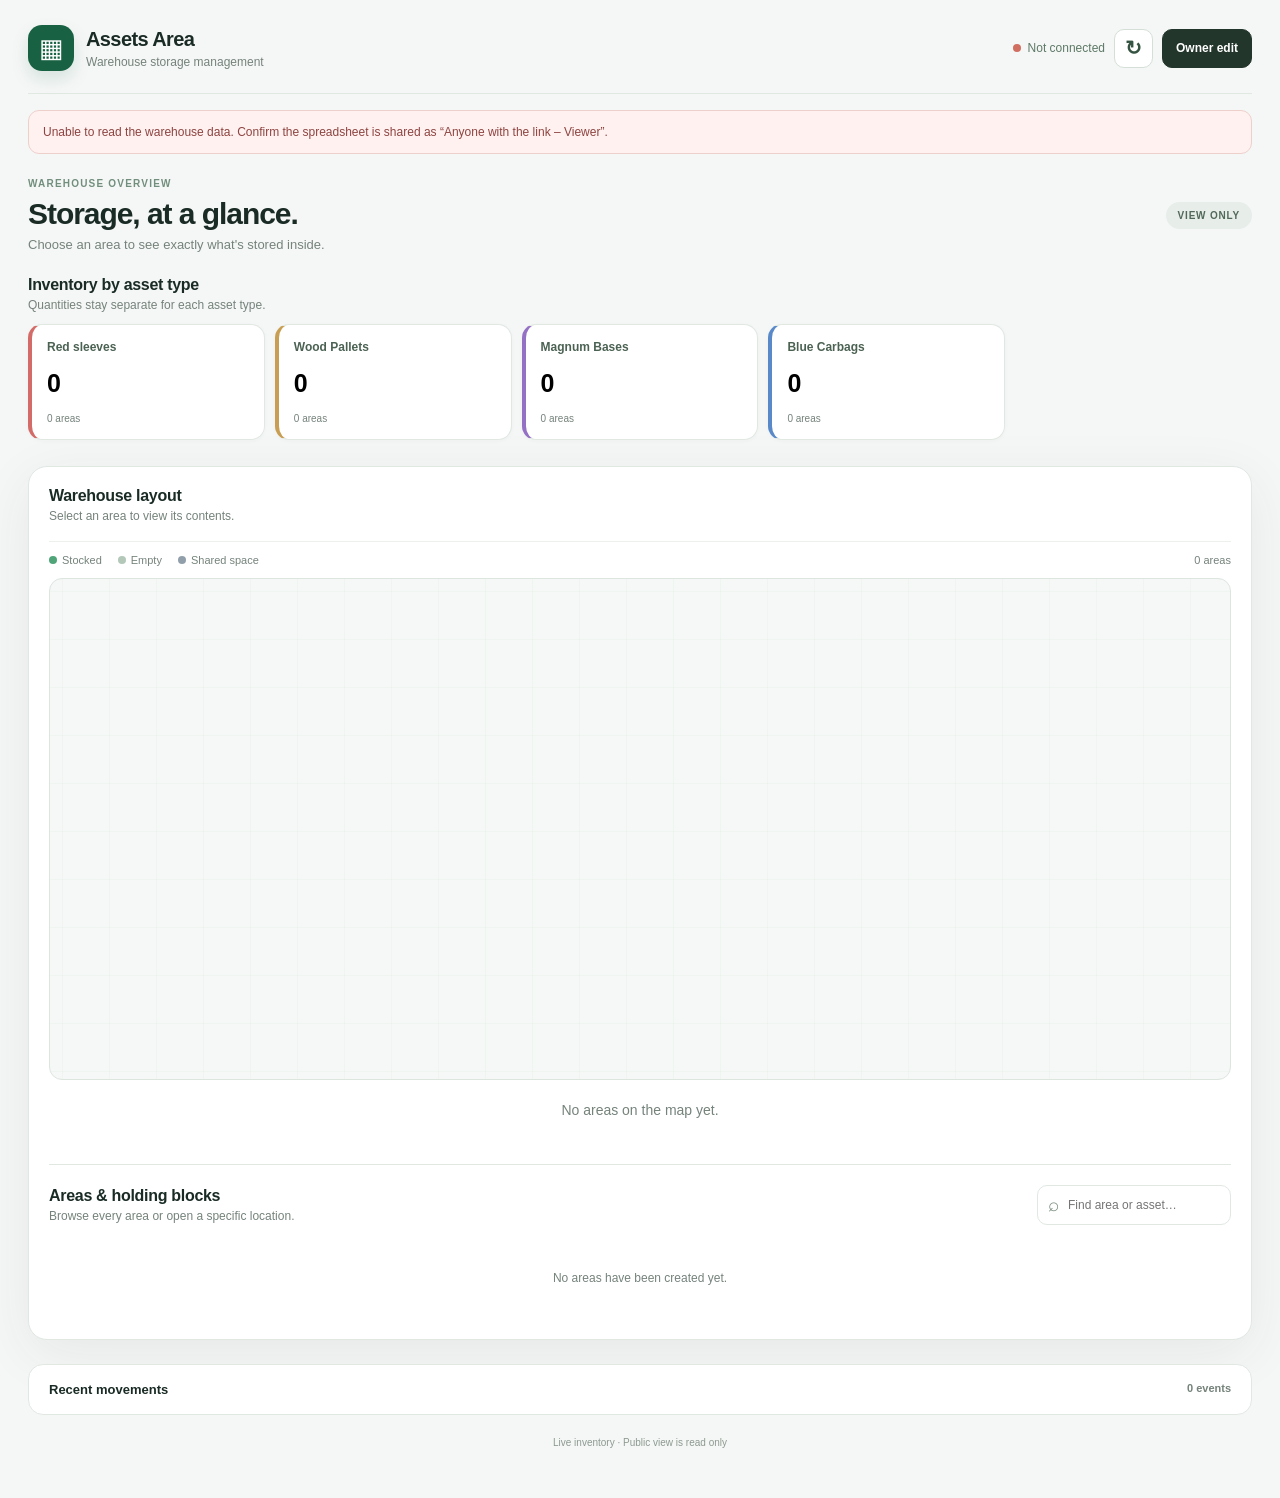
==== index.html @ f7acb1c9 "Add files via upload" ====
<!doctype html>
<html lang="en">
<head>
  <meta charset="utf-8">
  <meta name="viewport" content="width=device-width,initial-scale=1,viewport-fit=cover">
  <meta name="theme-color" content="#f4f7f5">
  <meta name="description" content="Live warehouse storage map and area inventory">
  <title>Warehouse | Assets Area</title>
  <link rel="stylesheet" href="styles.css">
  <script defer src="config.js"></script>
  <script defer src="app.js"></script>
  <script async defer src="https://accounts.google.com/gsi/client" onload="window.warehouseGisReady?.()"></script>
</head>
<body>
<div class="shell">
  <header class="header">
    <div class="brand"><div class="logo" aria-hidden="true">▦</div><div><h1>Assets Area</h1><p>Warehouse storage management</p></div></div>
    <div class="header-actions"><div class="connection" id="connection"><i></i><span id="connectionText">Connecting…</span></div><button class="btn icon-only" id="refresh" title="Refresh data" aria-label="Refresh data">↻</button><button class="btn btn-dark" id="ownerButton">Owner edit</button></div>
  </header>
  <div id="notice" class="notice hidden" role="alert"></div>
  <section class="intro"><div><div class="eyebrow">WAREHOUSE OVERVIEW</div><h2>Storage, at a glance.</h2><p>Choose an area to see exactly what's stored inside.</p></div><div class="mode-pill" id="modePill">VIEW ONLY</div></section>
  <section class="summary-section" aria-labelledby="summaryTitle"><div class="section-top"><div><h3 id="summaryTitle">Inventory by asset type</h3><p>Quantities stay separate for each asset type.</p></div><button class="link-button hidden" id="clearFilter">Clear filter</button></div><div id="summary" class="summary-grid"></div></section>
  <section class="workspace" aria-labelledby="mapTitle">
    <div class="section-top workspace-top"><div><h3 id="mapTitle">Warehouse layout</h3><p id="mapDescription">Select a marked area to view its contents.</p></div><div class="toolbar"><button class="btn hidden" id="setupButton">Activate warehouse layout</button><button class="btn hidden" id="designButton">Design layout</button><button class="btn btn-green hidden" id="addAreaButton">+ New area</button></div></div>
    <div class="map-toolbar"><div class="map-legend"><span><i class="dot occupied-dot"></i> Stocked</span><span><i class="dot empty-dot"></i> Empty</span><span><i class="dot special-dot"></i> Shared space</span></div><div class="map-zoom" id="mapCount"></div></div>
    <div class="designer-hint hidden" id="designerHint">Drag an area to move it. Use the bottom-right handle to resize. Select an area to edit its details.</div>
    <div class="board-scroll" id="boardScroll"><div id="board" class="warehouse-board" role="group" aria-label="Warehouse layout"></div></div>
    <div id="boardEmpty" class="empty-state hidden">No areas on the map yet.</div>
    <div class="section-top areas-heading"><div><h3>Areas &amp; holding blocks</h3><p>Browse every area or open a specific location.</p></div><label class="search-box"><span aria-hidden="true">⌕</span><input id="search" placeholder="Find area or asset…" autocomplete="off" aria-label="Search areas"></label></div>
    <div id="areaList" class="area-list"></div>
  </section>
  <details class="activity" id="activity"><summary><span>Recent movements</span><span id="activityCount">0 events</span></summary><div id="activityList"></div></details>
  <footer class="footer">Live inventory · Public view is read only</footer>
</div>
<div class="overlay" id="detailsOverlay" aria-hidden="true"><section class="drawer" role="dialog" aria-modal="true" aria-labelledby="areaTitle"><div class="drawer-head"><div><div class="eyebrow" id="areaType">HOLDING AREA</div><h2 id="areaTitle">Area</h2><p id="areaSubtitle">Area contents</p></div><button class="close" id="closeDetails" aria-label="Close area">×</button></div>
  <div class="area-meta" id="areaMeta"></div>
  <div class="drawer-section-header"><h3>Contents</h3><span id="areaItemCount"></span></div>
  <div id="contents" class="contents"></div>
  <div class="area-link"><button class="btn" id="copyLink">⧉ Copy area link</button><span id="linkStatus" role="status"></span></div>
  <div id="ownerStockPanel" class="owner-panel hidden"><div class="divider"></div><h3>Update stock</h3><div class="tabs"><button type="button" class="selected" data-action="add">+ Add</button><button type="button" data-action="remove">− Remove</button></div>
    <form id="stockForm"><label class="field"><span>Asset type</span><select id="itemType" required><option value="">Choose an asset</option><option>Red sleeves</option><option>Wood Pallets</option><option>Magnum Bases</option><option>Blue Carbags</option><option value="__other__">Other / custom</option></select></label><label id="customWrap" class="field hidden"><span>Custom asset type</span><input id="customItem" maxlength="90" placeholder="Asset type"></label><label class="field"><span>Quantity</span><input id="stockQty" type="number" min="1" max="99999999" step="1" inputmode="numeric" value="1" required></label><div id="stockError" class="form-error hidden" role="alert"></div><button class="btn btn-green full" type="submit" id="saveStock">Add to area</button></form>
    <div id="transferPanel" class="transfer-panel"><label class="field"><span>Move all contents to</span><select id="transferTo" aria-label="Destination area"><option value="">Choose destination area</option></select></label><button type="button" class="btn full" id="transferButton">Transfer all items</button></div><button class="btn btn-danger full clear-area" type="button" id="clearArea">Empty entire area</button>
  </div>
  <div class="drawer-end"><button class="btn full" id="doneDetails">Done</button></div>
</section></div>
<div class="overlay" id="editorOverlay" aria-hidden="true"><section class="drawer" role="dialog" aria-modal="true" aria-labelledby="editorTitle"><div class="drawer-head"><div><div class="eyebrow">LAYOUT DESIGNER</div><h2 id="editorTitle">Create area</h2><p>Give every area a permanent, shareable ID.</p></div><button class="close" id="closeEditor" aria-label="Close editor">×</button></div>
  <form id="areaForm"><div class="form-grid"><label class="field"><span>Area ID</span><input id="editId" maxlength="32" required placeholder="e.g. WH-A01" pattern="[A-Za-z0-9][A-Za-z0-9_-]*" autocapitalize="characters"></label><label class="field"><span>Area name</span><input id="editName" maxlength="80" required placeholder="e.g. North holding"></label></div><div class="form-grid"><label class="field"><span>Zone / section</span><input id="editZone" maxlength="60" placeholder="e.g. North warehouse"></label><label class="field"><span>Area category</span><select id="editType"><option value="Holding">Holding area</option><option value="Staging">Staging area</option><option value="Loading">Loading bay</option><option value="Aisle">Aisle / walkway</option><option value="Other">Other space</option></select></label></div><div class="form-grid two"><label class="field"><span>Column</span><input id="editX" type="number" min="1" max="16" required></label><label class="field"><span>Row</span><input id="editY" type="number" min="1" max="80" required></label><label class="field"><span>Width (cells)</span><input id="editW" type="number" min="1" max="16" required></label><label class="field"><span>Height (cells)</span><input id="editH" type="number" min="1" max="20" required></label></div><label class="field"><span>Map colour</span><select id="editColor"><option value="green">Forest green</option><option value="blue">Blue</option><option value="amber">Amber</option><option value="purple">Purple</option><option value="slate">Slate</option></select></label><p class="field-hint">Areas cannot overlap. IDs cannot be changed after creation, so links remain reliable.</p><div class="form-error hidden" id="editorError" role="alert"></div><button type="submit" class="btn btn-green full" id="saveArea">Save area</button><button type="button" class="btn btn-danger full hidden" id="archiveArea">Delete empty area</button></form>
</section></div>
<div class="toast" id="toast" role="status" aria-live="polite"></div>
</body>
</html>
---- styles.css ----
:root{color-scheme:light;--ink:#192b24;--muted:#75837b;--line:#e1e8e2;--green:#186243;--light:#eaf5ed;--background:#f5f7f6;--red:#b73e43;--shadow:0 14px 55px #1c392013}
*{box-sizing:border-box}html{scroll-behavior:smooth}body{margin:0;background:var(--background);color:var(--ink);font-family:Inter,-apple-system,BlinkMacSystemFont,"Segoe UI",sans-serif;font-size:14px}button,input,select{font:inherit}button{cursor:pointer}button:disabled{cursor:not-allowed;opacity:.5}button:focus-visible,input:focus-visible,select:focus-visible,[role="button"]:focus-visible{outline:3px solid #6fbea0;outline-offset:3px}.hidden{display:none!important}.shell{max-width:1280px;margin:auto;padding:0 28px 50px}.header{display:flex;justify-content:space-between;align-items:center;gap:16px;padding:25px 0 22px;border-bottom:1px solid var(--line)}.brand{display:flex;gap:12px;align-items:center}.logo{width:46px;height:46px;background:var(--green);color:white;border-radius:14px;display:grid;place-items:center;font-size:26px;box-shadow:0 8px 17px #11634222}.brand h1{margin:0;font-size:20px;letter-spacing:-.6px;line-height:1.15}.brand p{margin:4px 0 0;font-size:12px;color:var(--muted)}.header-actions,.toolbar{display:flex;align-items:center;gap:9px;flex-wrap:wrap}.connection{display:inline-flex;gap:7px;align-items:center;font-size:12px;color:#5e7967;white-space:nowrap}.connection i,.dot{display:inline-block;width:8px;height:8px;border-radius:50%;background:#d4dcd5}.connection i{background:#c6a267}.connection.live i{background:#36a479}.connection.error i{background:#d06e61}.btn{min-height:39px;border:1px solid #d5dfd7;border-radius:10px;padding:9px 13px;background:white;color:#355341;font-weight:700;font-size:12px;transition:background .12s,transform .12s}.btn:hover:not(:disabled){background:#f2f7f3}.btn:active:not(:disabled){transform:scale(.98)}.btn-dark{background:#22362b;color:white;border-color:#22362b}.btn-dark:hover:not(:disabled){background:#304c3b}.btn-green{background:var(--green);color:white;border-color:var(--green)}.btn-green:hover:not(:disabled){background:#207753}.btn-danger{color:#a93d39;background:#fff9f9;border:1px solid #f0d4d1}.btn-danger:hover:not(:disabled){background:#fff0ee}.icon-only{font-size:20px;width:39px;line-height:1;padding:5px}.full{width:100%;min-height:45px}.intro{display:flex;align-items:flex-end;justify-content:space-between;gap:20px;margin:30px 0 24px}.eyebrow{font-size:10px;letter-spacing:1.2px;font-weight:900;color:#728e7d}.intro h2{font-size:30px;letter-spacing:-1.05px;margin:8px 0 6px}.intro p{margin:0;color:var(--muted);font-size:13px}.mode-pill{align-self:center;background:#e7eeea;color:#52695a;font-size:10px;font-weight:900;letter-spacing:.8px;padding:8px 12px;border-radius:999px;white-space:nowrap}.mode-pill.editing{background:#dff3e6;color:#176445}.summary-section{margin-bottom:26px}.section-top{display:flex;align-items:center;justify-content:space-between;gap:12px;margin:0 0 12px}.section-top h3,.drawer-section-header h3{margin:0;font-size:16px;letter-spacing:-.3px}.section-top p{font-size:12px;margin:4px 0 0;color:var(--muted)}.link-button{border:0;padding:5px;background:none;color:var(--green);font-weight:750;font-size:12px}.summary-grid{display:grid;grid-template-columns:repeat(5,minmax(0,1fr));gap:10px}.summary-card{display:flex;min-width:0;flex-direction:column;align-items:flex-start;gap:10px;justify-content:space-between;min-height:116px;background:#fff;border:1px solid var(--line);border-left:4px solid #7d9b85;border-radius:14px;padding:15px;box-shadow:0 1px 4px #24433208;text-align:left}.summary-card:hover{border-color:#b7cabb}.summary-card[aria-pressed="true"]{outline:2px solid #2e9c72;outline-offset:1px}.summary-card .name{color:#4b6253;font-size:12px;line-height:1.2;font-weight:760;overflow-wrap:anywhere}.summary-card strong{font-size:25px;letter-spacing:-.8px;line-height:1}.summary-card small{font-size:10px;color:var(--muted)}.summary-card.red{border-left-color:#d36c69}.summary-card.blue{border-left-color:#5989c8}.summary-card.amber{border-left-color:#c89e52}.summary-card.purple{border-left-color:#9471c5}.workspace{background:white;border:1px solid var(--line);border-radius:19px;padding:20px;box-shadow:var(--shadow)}.workspace-top{align-items:start;margin-bottom:18px}.map-toolbar{display:flex;justify-content:space-between;gap:8px;align-items:center;padding:12px 0;border-top:1px solid #edf0ed}.map-legend{display:flex;align-items:center;gap:16px;flex-wrap:wrap;color:var(--muted);font-size:11px}.map-legend>span{display:flex;align-items:center;gap:5px}.occupied-dot{background:#4fa478}.empty-dot{background:#b3c8b8}.special-dot{background:#919faa}.map-zoom{font-size:11px;color:var(--muted);white-space:nowrap}.designer-hint{padding:11px 13px;background:#eaf5ed;color:#316748;border-radius:10px;margin:2px 0 12px;font-size:12px}.board-scroll{overflow:auto;max-width:100%;border:1px solid #dde5df;border-radius:13px;background:#f5f8f6;overscroll-behavior:contain}.warehouse-board{--cols:16;--rows:18;position:relative;display:grid;grid-template-columns:repeat(var(--cols),minmax(0,1fr));grid-template-rows:repeat(var(--rows),44px);gap:4px;padding:12px;min-width:740px;min-height:310px;background-image:linear-gradient(#dfebe142 1px,transparent 1px),linear-gradient(90deg,#dfebe142 1px,transparent 1px);background-size:47px 48px;background-position:12px 12px}.warehouse-board:empty{min-height:340px}.map-block{z-index:1;position:relative;min-width:0;min-height:0;border:1px solid #aecfba;border-radius:8px;background:#e4f3e8;color:#1c5f3e;padding:8px 10px;display:flex;flex-direction:column;align-items:flex-start;justify-content:center;gap:5px;text-align:left;box-shadow:0 1px 3px #224d2710;overflow:hidden;touch-action:manipulation}.map-block.occupied{background:#d9f2e2;border-color:#75bc95;border-left:4px solid #369266}.map-block.special{background:#e9eef2;border-color:#c3cfd6;color:#4e6775;border-style:dashed}.map-block.color-blue{background:#e6f0fc;border-color:#a9c5e7;color:#355b8c}.map-block.color-amber{background:#fcf2dd;border-color:#dec28e;color:#80622c}.map-block.color-purple{background:#eee8f9;border-color:#c5b3e4;color:#685091}.map-block.color-slate{background:#e9eef1;border-color:#bccbd2;color:#466374}.map-block.filtered{opacity:.23;filter:grayscale(.3)}.map-block .block-id{font-size:10px;font-weight:900;letter-spacing:.3px;line-height:1.1}.map-block .block-name{font-size:12px;font-weight:800;line-height:1.15;white-space:nowrap;max-width:100%;overflow:hidden;text-overflow:ellipsis}.map-block .block-status{font-size:10px;font-weight:600;opacity:.75;line-height:1}.map-block:focus-visible{outline-offset:2px}.warehouse-board.designing .map-block{cursor:grab;touch-action:none;outline:1px dashed #698b74;outline-offset:-4px}.warehouse-board.designing .map-block.dragging{opacity:.75;z-index:3;box-shadow:0 6px 22px #1b49383b;cursor:grabbing}.warehouse-board.designing .map-block.invalid{border-color:#d45454;background:#ffe9e7}.resize-handle{display:none;position:absolute;right:0;bottom:0;border:0;background:#296d4d;color:white;border-radius:7px 0 7px 0;width:24px;height:24px;font-size:15px;align-items:center;justify-content:center}.warehouse-board.designing .resize-handle{display:flex;cursor:nwse-resize}.empty-state{padding:22px;color:var(--muted);text-align:center}.areas-heading{margin-top:24px;padding-top:20px;border-top:1px solid var(--line)}.search-box{display:flex;align-items:center;gap:7px;border:1px solid var(--line);border-radius:10px;padding:0 10px;color:#788c7e;max-width:290px}.search-box span{font-size:19px}.search-box input{border:0;background:transparent;outline:0!important;min-height:38px;width:100%;min-width:0;font-size:12px}.area-list{display:grid;grid-template-columns:repeat(3,minmax(0,1fr));gap:9px}.area-list-item{border:1px solid var(--line);background:white;border-radius:11px;padding:12px;text-align:left;min-width:0;display:flex;align-items:center;justify-content:space-between;gap:10px}.area-list-item:hover{background:#f5faf6;border-color:#b4cdbb}.area-list-item .title{font-weight:800;font-size:12px;overflow-wrap:anywhere}.area-list-item .sub{color:var(--muted);font-size:10px;margin-top:5px;overflow-wrap:anywhere}.area-list-item .arrow{font-size:18px;color:#7e9585}.area-list-item.filtered{opacity:.35}.area-list .none{grid-column:1/-1;text-align:center;padding:22px;color:var(--muted);font-size:12px}.activity{margin:24px 0 0;background:white;border:1px solid var(--line);border-radius:15px;padding:0 20px}.activity summary{padding:17px 0;display:flex;justify-content:space-between;gap:12px;cursor:pointer;font-size:13px;font-weight:800}.activity summary span:last-child{font-size:11px;font-weight:550;color:var(--muted)}.event{border-top:1px solid #eef1ed;padding:12px 0;display:flex;gap:10px}.event-icon{flex:none;width:30px;height:30px;display:grid;place-items:center;background:#e9f5ed;border-radius:8px;color:#27704c;font-weight:900}.event-main{font-size:12px;font-weight:730;line-height:1.45}.event-meta{font-size:10px;color:var(--muted);font-weight:400;margin-top:3px}.footer{text-align:center;margin-top:22px;font-size:10px;color:#8c9a90}.notice{border:1px solid #f2dba0;background:#fff7e7;color:#7e6127;border-radius:11px;margin:16px 0 -6px;padding:12px 14px;font-size:12px;line-height:1.5}.notice.error{background:#fff1f0;border-color:#eed0cb;color:#8d4440}.overlay{position:fixed;inset:0;background:#13251caa;z-index:20;display:none;align-items:stretch;justify-content:flex-end}.overlay.open{display:flex}.drawer{background:white;box-shadow:-12px 0 70px #0002;width:min(100%,510px);height:100%;overflow:auto;padding:27px 26px calc(26px + env(safe-area-inset-bottom));animation:slideIn .18s ease-out}@keyframes slideIn{from{transform:translateX(15px);opacity:.7}to{transform:translateX(0);opacity:1}}.drawer-head{display:flex;justify-content:space-between;align-items:flex-start;gap:12px;padding-bottom:20px;border-bottom:1px solid var(--line)}.drawer-head h2{font-size:24px;margin:5px 0;letter-spacing:-.65px;overflow-wrap:anywhere}.drawer-head p{font-size:12px;color:var(--muted);margin:0}.close{flex:none;border:0;background:#edf1ee;color:#556b5a;font-size:23px;width:39px;height:39px;border-radius:11px}.area-meta{display:flex;gap:7px;flex-wrap:wrap;margin:17px 0}.area-meta span{background:#f0f4f1;border-radius:8px;color:#64796b;padding:7px 9px;font-size:11px;font-weight:700}.drawer-section-header{display:flex;align-items:center;justify-content:space-between;margin:23px 0 10px}.drawer-section-header span{font-size:11px;color:var(--muted)}.contents{display:flex;flex-direction:column;gap:9px}.content-row{display:flex;align-items:center;justify-content:space-between;gap:10px;padding:14px;border:1px solid var(--line);border-radius:11px}.content-row .content-name{font-weight:730;font-size:13px;overflow-wrap:anywhere}.content-row .content-qty{font-size:15px;font-weight:880;white-space:nowrap;color:#195d40}.content-empty{padding:28px 12px;text-align:center;background:#f6f9f7;color:#819188;border-radius:11px;font-size:12px}.area-link{display:flex;align-items:center;gap:8px;flex-wrap:wrap;margin-top:15px}.area-link span{font-size:11px;color:var(--green)}.owner-panel .divider{height:1px;background:var(--line);margin:26px 0 20px}.owner-panel h3{font-size:16px;margin:0 0 14px}.tabs{display:grid;grid-template-columns:1fr 1fr;background:#f1f5f2;border-radius:11px;padding:4px;gap:3px;margin-bottom:14px}.tabs button{min-height:40px;border:1px solid transparent;background:transparent;color:#6f7e72;border-radius:9px;font-weight:800;font-size:12px}.tabs button.selected{background:white;border-color:#dbe8de;color:#276c46;box-shadow:0 1px 5px #172f1810}.field{display:block;margin:12px 0}.field>span{font-size:11px;color:#506558;font-weight:800;display:block;margin-bottom:7px}.field input,.field select{width:100%;min-height:43px;border:1px solid #d6e2d8;background:white;padding:10px 11px;border-radius:9px;outline:0;font-size:14px;color:var(--ink)}.form-grid{display:grid;grid-template-columns:1fr 1fr;gap:11px}.form-grid.two{grid-template-columns:repeat(4,minmax(0,1fr))}.form-grid .field{min-width:0}.field-hint{font-size:11px;color:var(--muted);line-height:1.5}.form-error{color:var(--red);font-size:12px;padding:9px 0}.clear-area{margin-top:12px}.drawer-end{margin-top:20px}.toast{position:fixed;bottom:20px;left:50%;transform:translate(-50%,15px);padding:13px 17px;border-radius:11px;background:#193e2c;color:white;box-shadow:0 8px 34px #102a2030;max-width:calc(100% - 24px);z-index:99;opacity:0;transition:opacity .18s,transform .18s;pointer-events:none;font-size:12px;font-weight:700;text-align:center}.toast.show{transform:translate(-50%,0);opacity:1}
@media(max-width:1000px){.summary-grid{grid-template-columns:repeat(4,minmax(0,1fr))}.area-list{grid-template-columns:repeat(2,minmax(0,1fr))}}
@media(max-width:650px){.shell{padding:0 12px 35px}.header{padding:14px 0;align-items:flex-start}.logo{width:39px;height:39px;font-size:23px}.brand h1{font-size:17px}.brand p{font-size:10px}.header-actions{gap:5px;justify-content:flex-end}.connection{width:100%;justify-content:flex-end;order:3;font-size:10px}.header .btn{padding:8px 10px;min-height:34px;font-size:11px}.icon-only{width:34px;font-size:18px!important}.intro{margin:23px 0 19px}.intro h2{font-size:24px}.intro p{font-size:11px}.mode-pill{font-size:9px;padding:6px 8px}.summary-grid{grid-template-columns:repeat(2,minmax(0,1fr));gap:7px}.summary-card{min-height:99px;padding:11px}.summary-card strong{font-size:22px}.workspace{padding:13px;border-radius:14px}.workspace-top{flex-wrap:wrap}.workspace-top .toolbar{width:100%}.workspace-top .btn{flex:1}.map-legend{gap:10px;font-size:9px}.warehouse-board{min-width:640px;grid-template-rows:repeat(var(--rows),39px);gap:3px;padding:9px}.map-block{padding:5px 7px}.map-block .block-name{font-size:10px}.map-block .block-id{font-size:9px}.map-block .block-status{font-size:9px}.area-list{grid-template-columns:1fr}.areas-heading{flex-wrap:wrap}.search-box{width:100%;max-width:none}.drawer{width:100%;height:auto;max-height:94dvh;align-self:flex-end;padding:21px 17px calc(19px + env(safe-area-inset-bottom));border-radius:20px 20px 0 0}.overlay{align-items:flex-end}.drawer-head h2{font-size:21px}.form-grid.two{grid-template-columns:repeat(2,minmax(0,1fr))}.activity{padding:0 14px}}
@media(prefers-reduced-motion:reduce){*,*::before,*::after{animation:none!important;transition:none!important;scroll-behavior:auto!important}}

.transfer-panel{margin:14px 0 0;padding-top:13px;border-top:1px solid var(--line)}.transfer-panel .field{margin:0 0 10px}

.map-block.stock-dragging{opacity:.55;outline:3px dashed #338c60;outline-offset:1px}.map-block.stock-drop{outline:3px solid #359c6b;outline-offset:1px;box-shadow:0 3px 20px #2d89542c}.map-block.stock-invalid{outline:3px dashed #b75555;outline-offset:1px}
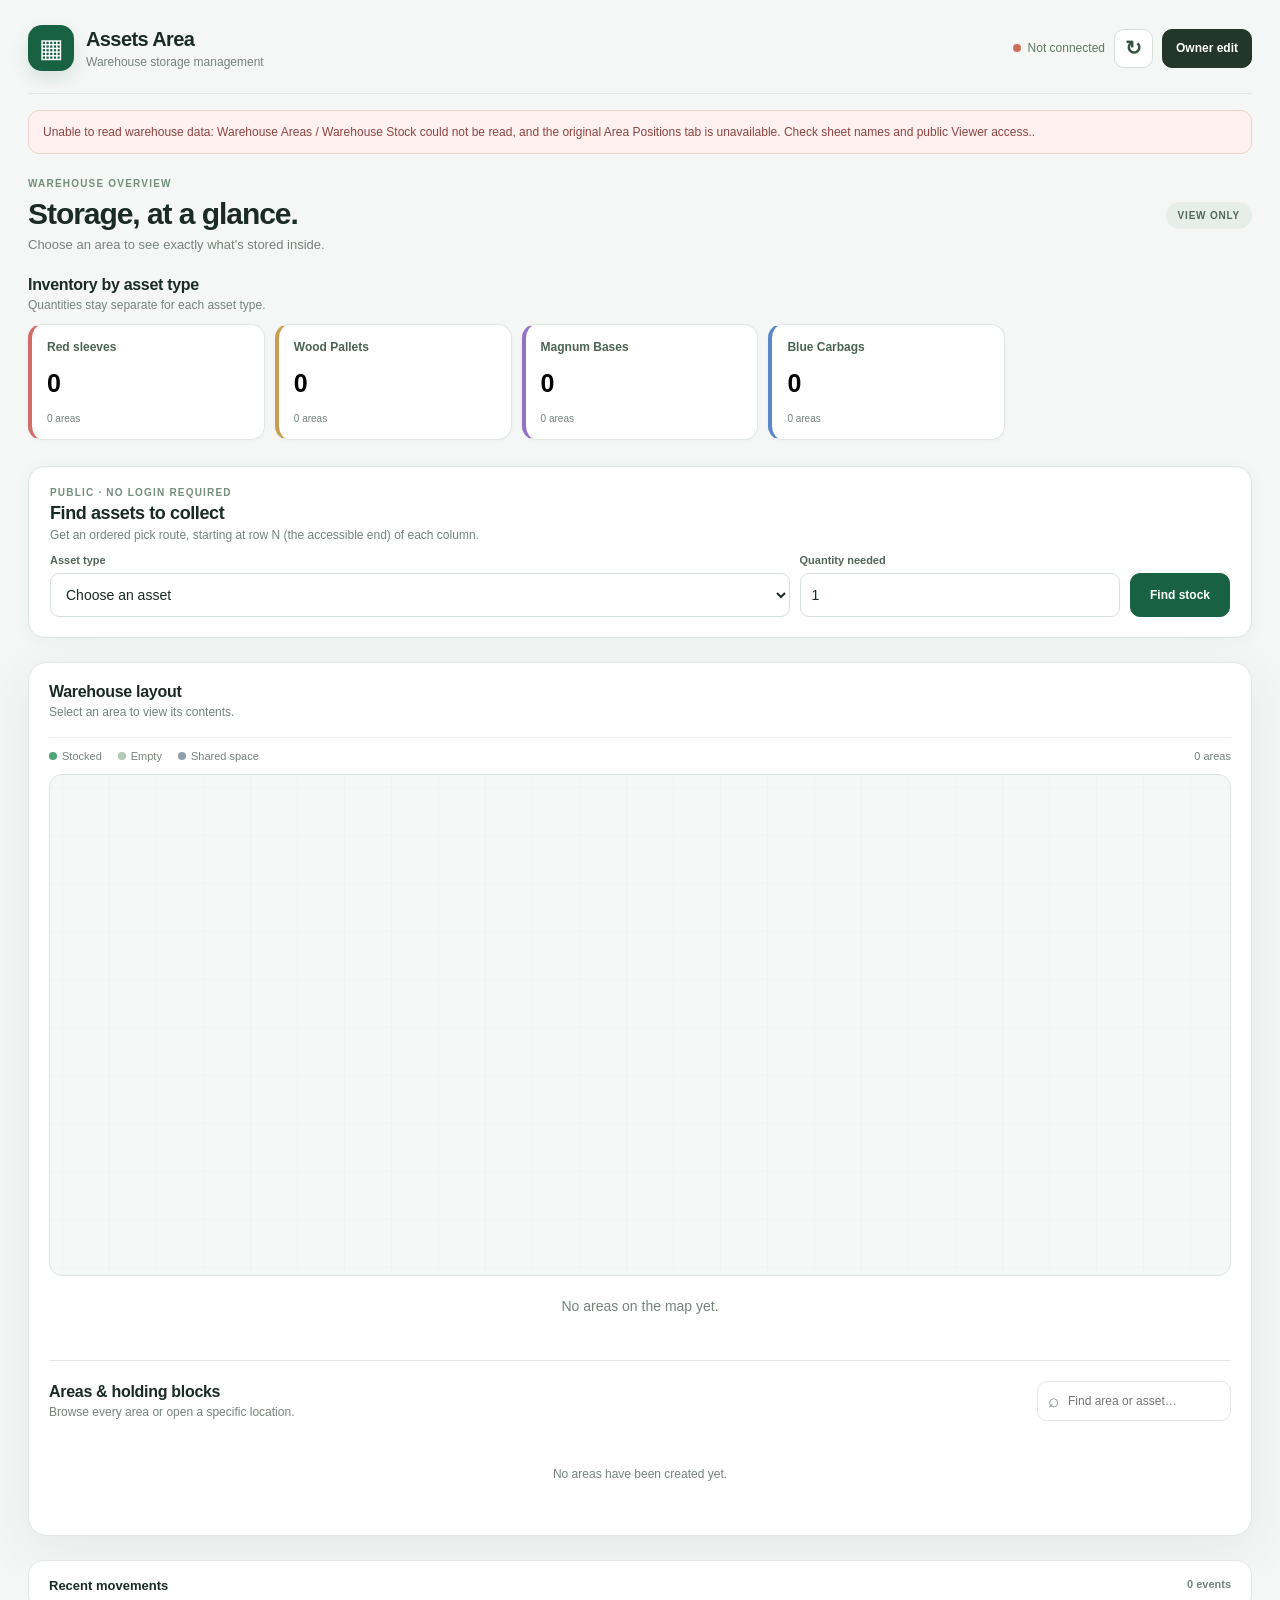
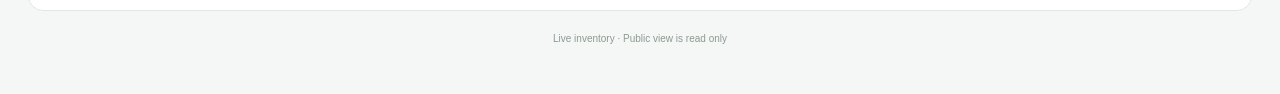
==== commit feb449fc: "Add files via upload" ====
--- a/index.html
+++ b/index.html
@@ -7,11 +7,14 @@
   <meta name="description" content="Live warehouse storage map and area inventory">
   <title>Warehouse | Assets Area</title>
   <link rel="stylesheet" href="styles.css">
+  <script>if(new URLSearchParams(location.search).has('area'))document.documentElement.classList.add('area-route');</script>
   <script defer src="config.js"></script>
+  <script defer src="retrieval.js"></script>
   <script defer src="app.js"></script>
   <script async defer src="https://accounts.google.com/gsi/client" onload="window.warehouseGisReady?.()"></script>
 </head>
 <body>
+<div class="area-loading" id="areaLoading" role="status"><div class="area-loading-logo">▦</div><strong>Opening storage area…</strong><span>Loading live inventory</span><a href="./">Open warehouse overview</a></div>
 <div class="shell">
   <header class="header">
     <div class="brand"><div class="logo" aria-hidden="true">▦</div><div><h1>Assets Area</h1><p>Warehouse storage management</p></div></div>
@@ -20,8 +23,17 @@
   <div id="notice" class="notice hidden" role="alert"></div>
   <section class="intro"><div><div class="eyebrow">WAREHOUSE OVERVIEW</div><h2>Storage, at a glance.</h2><p>Choose an area to see exactly what's stored inside.</p></div><div class="mode-pill" id="modePill">VIEW ONLY</div></section>
   <section class="summary-section" aria-labelledby="summaryTitle"><div class="section-top"><div><h3 id="summaryTitle">Inventory by asset type</h3><p>Quantities stay separate for each asset type.</p></div><button class="link-button hidden" id="clearFilter">Clear filter</button></div><div id="summary" class="summary-grid"></div></section>
+  <section class="find-panel" id="findPanel" aria-labelledby="findTitle">
+    <div class="section-top"><div><div class="eyebrow">PUBLIC · NO LOGIN REQUIRED</div><h3 id="findTitle">Find assets to collect</h3><p>Get an ordered pick route, starting at row N (the accessible end) of each column.</p></div></div>
+    <form id="findForm" class="find-form">
+      <label class="field"><span>Asset type</span><select id="findItem" required><option value="">Choose an asset</option></select></label>
+      <label class="field"><span>Quantity needed</span><input id="findQty" type="number" min="1" max="99999999" step="1" value="1" required></label>
+      <button class="btn btn-green" id="findSubmit" type="submit">Find stock</button>
+    </form>
+    <div id="findResult" class="find-result hidden" aria-live="polite"></div>
+  </section>
   <section class="workspace" aria-labelledby="mapTitle">
-    <div class="section-top workspace-top"><div><h3 id="mapTitle">Warehouse layout</h3><p id="mapDescription">Select a marked area to view its contents.</p></div><div class="toolbar"><button class="btn hidden" id="setupButton">Activate warehouse layout</button><button class="btn hidden" id="designButton">Design layout</button><button class="btn btn-green hidden" id="addAreaButton">+ New area</button></div></div>
+    <div class="section-top workspace-top"><div><h3 id="mapTitle">Warehouse layout</h3><p id="mapDescription">Select a marked area to view its contents.</p></div><div class="toolbar"><button class="btn hidden" id="setupButton">Activate warehouse layout</button><button class="btn hidden" id="enableBlocks">Enable area blocks</button><button class="btn hidden" id="designButton">Design layout</button><button class="btn btn-green hidden" id="addAreaButton">+ New area</button></div></div>
     <div class="map-toolbar"><div class="map-legend"><span><i class="dot occupied-dot"></i> Stocked</span><span><i class="dot empty-dot"></i> Empty</span><span><i class="dot special-dot"></i> Shared space</span></div><div class="map-zoom" id="mapCount"></div></div>
     <div class="designer-hint hidden" id="designerHint">Drag an area to move it. Use the bottom-right handle to resize. Select an area to edit its details.</div>
     <div class="board-scroll" id="boardScroll"><div id="board" class="warehouse-board" role="group" aria-label="Warehouse layout"></div></div>
@@ -32,19 +44,56 @@
   <details class="activity" id="activity"><summary><span>Recent movements</span><span id="activityCount">0 events</span></summary><div id="activityList"></div></details>
   <footer class="footer">Live inventory · Public view is read only</footer>
 </div>
-<div class="overlay" id="detailsOverlay" aria-hidden="true"><section class="drawer" role="dialog" aria-modal="true" aria-labelledby="areaTitle"><div class="drawer-head"><div><div class="eyebrow" id="areaType">HOLDING AREA</div><h2 id="areaTitle">Area</h2><p id="areaSubtitle">Area contents</p></div><button class="close" id="closeDetails" aria-label="Close area">×</button></div>
+<div class="overlay" id="detailsOverlay" aria-hidden="true"><section class="drawer area-drawer" role="dialog" aria-modal="true" aria-labelledby="areaTitle">
+  <div class="area-nav"><div class="area-nav-brand"><span class="area-nav-symbol">▦</span><div><strong>Assets Area</strong><small>STORAGE LOCATION</small></div></div><div class="area-nav-actions"><span class="area-view-pill" id="areaViewMode">VIEW ONLY</span><button class="btn" type="button" id="areaFindAction">Find assets</button><button class="btn area-map-action" id="openAreaMap" type="button"><span aria-hidden="true">⌖</span> Warehouse map</button><button class="btn area-nav-owner" id="areaOwnerButton" type="button">Owner edit</button></div></div>
+  <div class="drawer-head"><div><div class="eyebrow" id="areaType">HOLDING AREA</div><h2 id="areaTitle">Area</h2><p id="areaSubtitle">Area contents</p></div><button class="close" id="closeDetails" aria-label="Close area">×</button></div>
   <div class="area-meta" id="areaMeta"></div>
-  <div class="drawer-section-header"><h3>Contents</h3><span id="areaItemCount"></span></div>
+  <div class="drawer-section-header blocks-heading"><div><h3>Storage blocks</h3><p id="blockAccessCaption">Tap a block to see its contents.</p></div><span id="blockMapCount"></span></div>
+  <div class="bulk-toolbar hidden" id="bulkToolbar">
+    <div><strong>Bulk removal</strong><p id="bulkHint">Select stocked blocks to remove their contents together.</p></div>
+    <div class="bulk-toolbar-buttons"><button type="button" class="btn" id="bulkStart">Select multiple blocks</button><button type="button" class="btn hidden" id="bulkSelectAll">Select all stocked</button><button type="button" class="btn hidden" id="bulkCancel">Cancel</button></div>
+  </div>
+  <div class="block-tools"><label class="block-jump"><span>Find block</span><input id="blockFind" type="text" maxlength="5" placeholder="e.g. C04" aria-label="Block ID"></label><button type="button" id="blockFindGo" class="btn">Go to block</button><span id="blockFindStatus" role="status"></span></div>
+  <div id="blocksDisabled" class="content-empty hidden">This is a walkway, not a storage area.</div>
+  <div id="blockGridWrap"><div class="inner-grid-scroll" id="innerGridScroll"><div class="inner-grid" id="innerBlocks"></div></div></div>
+  <div id="bulkSummary" class="bulk-summary hidden" aria-live="polite">
+    <div class="bulk-summary-title"><strong id="bulkSelectedCount">0 blocks selected</strong><span>Removal totals by asset type</span></div>
+    <div id="bulkTotals" class="bulk-total-list"></div>
+    <div id="bulkError" class="form-error hidden" role="alert"></div>
+    <button type="button" id="bulkRemove" class="btn btn-danger full">Remove selected stock</button>
+  </div>
+  <div id="rowSettings" class="row-settings hidden"><label class="field"><span>Rows</span><input id="blockRowCount" type="number" min="2" max="30" step="1" value="8"></label><label class="field"><span>Columns</span><input id="blockColumnCount" type="number" min="1" max="52" step="1" value="2"></label><button class="btn" id="saveBlockGrid" type="button">Save grid size</button></div>
+  <div class="drawer-section-header"><h3>Total assets in this area</h3><span id="areaItemCount"></span></div>
   <div id="contents" class="contents"></div>
+  <section id="unassignedPanel" class="legacy-panel hidden"><div class="drawer-section-header"><h3>Stock not assigned to a block</h3></div><p class="field-hint">Existing area inventory stays here until you allocate it to a specific block. It is included in the area totals above.</p><div id="unassignedContents"></div><div id="assignLoosePanel" class="hidden"><label class="field"><span>Allocate all unassigned stock to a block</span><select id="assignLooseTo"></select></label><button type="button" class="btn full" id="assignLooseButton">Move unassigned stock into block</button></div></section>
+  <button class="btn btn-danger full clear-area hidden" type="button" id="clearWholeArea">Empty all blocks in this area</button>
   <div class="area-link"><button class="btn" id="copyLink">⧉ Copy area link</button><span id="linkStatus" role="status"></span></div>
-  <div id="ownerStockPanel" class="owner-panel hidden"><div class="divider"></div><h3>Update stock</h3><div class="tabs"><button type="button" class="selected" data-action="add">+ Add</button><button type="button" data-action="remove">− Remove</button></div>
+  <div id="ownerStockPanel" class="owner-panel hidden"><div class="divider"></div><h3>Update unassigned stock</h3><div class="tabs"><button type="button" class="selected" data-action="add">+ Add</button><button type="button" data-action="remove">− Remove</button></div>
     <form id="stockForm"><label class="field"><span>Asset type</span><select id="itemType" required><option value="">Choose an asset</option><option>Red sleeves</option><option>Wood Pallets</option><option>Magnum Bases</option><option>Blue Carbags</option><option value="__other__">Other / custom</option></select></label><label id="customWrap" class="field hidden"><span>Custom asset type</span><input id="customItem" maxlength="90" placeholder="Asset type"></label><label class="field"><span>Quantity</span><input id="stockQty" type="number" min="1" max="99999999" step="1" inputmode="numeric" value="1" required></label><div id="stockError" class="form-error hidden" role="alert"></div><button class="btn btn-green full" type="submit" id="saveStock">Add to area</button></form>
-    <div id="transferPanel" class="transfer-panel"><label class="field"><span>Move all contents to</span><select id="transferTo" aria-label="Destination area"><option value="">Choose destination area</option></select></label><button type="button" class="btn full" id="transferButton">Transfer all items</button></div><button class="btn btn-danger full clear-area" type="button" id="clearArea">Empty entire area</button>
+    <div id="transferPanel" class="transfer-panel"><label class="field"><span>Move all contents to</span><select id="transferTo" aria-label="Destination area"><option value="">Choose destination area</option></select></label><button type="button" class="btn full" id="transferButton">Transfer all items</button></div><button class="btn btn-danger full clear-area" type="button" id="clearArea">Empty unassigned stock</button>
   </div>
-  <div class="drawer-end"><button class="btn full" id="doneDetails">Done</button></div>
+  <div class="drawer-end"><button class="btn full" id="doneDetails">Back to warehouse</button></div>
+</section></div>
+<div class="overlay map-overlay" id="mapOverlay" aria-hidden="true"><section class="warehouse-map-drawer" role="dialog" aria-modal="true" aria-labelledby="warehouseMapTitle">
+ <div class="warehouse-map-header"><div><span class="eyebrow">WAREHOUSE FLOOR PLAN</span><h2 id="warehouseMapTitle">Find your location</h2><p><span class="here-key"></span> <span id="mapHereCaption">You are here</span> · Tap another area to explore</p></div><button class="close" id="closeMap" type="button" aria-label="Return to area">×</button></div>
+ <div class="map-canvas-scroll" id="mapCanvasScroll"><div class="warehouse-board" id="focusMapBoard" role="group" aria-label="Warehouse map showing your location"></div></div>
+ <div class="warehouse-map-footer"><button type="button" class="btn" id="returnArea">← Return to area</button><button type="button" class="btn btn-green" id="warehouseOverview">Full warehouse overview</button></div>
+ </section></div>
+<div class="overlay" id="blockOverlay" aria-hidden="true"><section class="drawer block-drawer" role="dialog" aria-modal="true" aria-labelledby="blockTitle">
+ <div class="drawer-head"><div><div class="eyebrow">AREA STORAGE BLOCK</div><h2 id="blockTitle">Block A01</h2><p id="blockSubtitle"></p></div><button class="close" id="closeBlock" aria-label="Close block">×</button></div>
+ <div class="drawer-section-header"><h3>Block contents</h3><span id="blockItemCount"></span></div><div class="contents" id="blockContents"></div>
+ <div class="area-link"><button type="button" class="btn" id="copyBlockLink">⧉ Copy block link</button></div>
+ <p class="content-empty hidden" id="blockSetupMessage">Sign in and select <strong>Enable area blocks</strong> to begin recording inventory in individual blocks.</p>
+ <div class="owner-panel hidden" id="blockOwnerPanel"><div class="divider"></div><h3>Update this block</h3>
+  <form id="blockForm"><label class="field"><span>Movement</span><select id="blockAction"><option value="add">+ Add items</option><option value="remove">− Remove items</option></select></label>
+   <label class="field"><span>Asset type</span><select id="blockItem" required></select></label><label class="field hidden" id="blockCustomWrap"><span>Custom item type</span><input id="blockCustom" maxlength="90" placeholder="Enter item type"></label>
+   <label class="field"><span>Quantity</span><input id="blockQty" type="number" min="1" max="99999999" step="1" value="1" required></label><div id="blockError" class="form-error hidden" role="alert"></div><button type="submit" class="btn btn-green full" id="blockSave">Save block stock</button>
+  </form><div id="blockTransfer" class="transfer-panel hidden"><label class="field"><span>Transfer everything to</span><select id="blockTo"></select></label><button id="blockMove" type="button" class="btn full">Move contents to block</button></div>
+  <button id="blockClear" type="button" class="btn btn-danger full clear-area">Empty entire block</button>
+ </div><div class="drawer-end"><button id="doneBlock" class="btn full" type="button">Done</button></div>
 </section></div>
 <div class="overlay" id="editorOverlay" aria-hidden="true"><section class="drawer" role="dialog" aria-modal="true" aria-labelledby="editorTitle"><div class="drawer-head"><div><div class="eyebrow">LAYOUT DESIGNER</div><h2 id="editorTitle">Create area</h2><p>Give every area a permanent, shareable ID.</p></div><button class="close" id="closeEditor" aria-label="Close editor">×</button></div>
-  <form id="areaForm"><div class="form-grid"><label class="field"><span>Area ID</span><input id="editId" maxlength="32" required placeholder="e.g. WH-A01" pattern="[A-Za-z0-9][A-Za-z0-9_-]*" autocapitalize="characters"></label><label class="field"><span>Area name</span><input id="editName" maxlength="80" required placeholder="e.g. North holding"></label></div><div class="form-grid"><label class="field"><span>Zone / section</span><input id="editZone" maxlength="60" placeholder="e.g. North warehouse"></label><label class="field"><span>Area category</span><select id="editType"><option value="Holding">Holding area</option><option value="Staging">Staging area</option><option value="Loading">Loading bay</option><option value="Aisle">Aisle / walkway</option><option value="Other">Other space</option></select></label></div><div class="form-grid two"><label class="field"><span>Column</span><input id="editX" type="number" min="1" max="16" required></label><label class="field"><span>Row</span><input id="editY" type="number" min="1" max="80" required></label><label class="field"><span>Width (cells)</span><input id="editW" type="number" min="1" max="16" required></label><label class="field"><span>Height (cells)</span><input id="editH" type="number" min="1" max="20" required></label></div><label class="field"><span>Map colour</span><select id="editColor"><option value="green">Forest green</option><option value="blue">Blue</option><option value="amber">Amber</option><option value="purple">Purple</option><option value="slate">Slate</option></select></label><p class="field-hint">Areas cannot overlap. IDs cannot be changed after creation, so links remain reliable.</p><div class="form-error hidden" id="editorError" role="alert"></div><button type="submit" class="btn btn-green full" id="saveArea">Save area</button><button type="button" class="btn btn-danger full hidden" id="archiveArea">Delete empty area</button></form>
+  <form id="areaForm"><div class="form-grid"><label class="field"><span>Area ID</span><input id="editId" maxlength="32" required placeholder="e.g. WH-A01" pattern="[A-Za-z0-9][A-Za-z0-9_-]*" autocapitalize="characters"></label><label class="field"><span>Area name</span><input id="editName" maxlength="80" required placeholder="e.g. North holding"></label></div><div class="form-grid"><label class="field"><span>Zone / section</span><input id="editZone" maxlength="60" placeholder="e.g. North warehouse"></label><label class="field"><span>Area category</span><select id="editType"><option value="Holding">Holding area</option><option value="Staging">Staging area</option><option value="Loading">Loading bay</option><option value="Aisle">Aisle / walkway</option><option value="Other">Other space</option></select></label></div><div class="form-grid two"><label class="field"><span>Column</span><input id="editX" type="number" min="1" max="16" required></label><label class="field"><span>Row</span><input id="editY" type="number" min="1" max="80" required></label><label class="field"><span>Width (cells)</span><input id="editW" type="number" min="1" max="16" required></label><label class="field"><span>Height (cells)</span><input id="editH" type="number" min="1" max="20" required></label></div><div class="editor-block-settings" id="editorBlockSettings"><div><strong>Storage blocks inside this area</strong><p>Choose the number of rows and columns for this holding area.</p></div><div class="form-grid"><label class="field"><span>Block rows</span><input id="editBlockRows" type="number" min="2" max="30" step="1" value="8" required></label><label class="field"><span>Block columns</span><input id="editBlockColumns" type="number" min="1" max="52" step="1" value="2" required></label></div></div><label class="field"><span>Map colour</span><select id="editColor"><option value="green">Forest green</option><option value="blue">Blue</option><option value="amber">Amber</option><option value="purple">Purple</option><option value="slate">Slate</option></select></label><p class="field-hint">Areas cannot overlap. IDs cannot be changed after creation, so links remain reliable.</p><div class="form-error hidden" id="editorError" role="alert"></div><button type="submit" class="btn btn-green full" id="saveArea">Save area</button><button type="button" class="btn btn-danger full hidden" id="archiveArea">Delete empty area</button></form>
 </section></div>
 <div class="toast" id="toast" role="status" aria-live="polite"></div>
 </body>
--- a/styles.css
+++ b/styles.css
@@ -7,3 +7,78 @@
 .transfer-panel{margin:14px 0 0;padding-top:13px;border-top:1px solid var(--line)}.transfer-panel .field{margin:0 0 10px}
 
 .map-block.stock-dragging{opacity:.55;outline:3px dashed #338c60;outline-offset:1px}.map-block.stock-drop{outline:3px solid #359c6b;outline-offset:1px;box-shadow:0 3px 20px #2d89542c}.map-block.stock-invalid{outline:3px dashed #b75555;outline-offset:1px}
+
+/* Separate A/B storage blocks inside every warehouse area. */
+#blockOverlay{z-index:30}.block-drawer{width:min(100%,480px)}
+.inner-grid-scroll{overflow-x:auto;max-width:100%;border:1px solid #dbe6df;border-radius:13px;background:#f5f8f6;padding:10px}
+.inner-grid{display:grid;grid-template-columns:repeat(2,minmax(124px,1fr));gap:9px;min-width:max(100%,275px);width:max-content}
+.inner-block{display:flex;flex-direction:column;gap:6px;align-items:flex-start;text-align:left;min-height:77px;padding:11px 12px;border:1px solid #c9dfcd;border-radius:11px;background:#e9f5ec;color:#285e40;transition:transform .12s,border-color .12s;overflow-wrap:anywhere}
+.inner-block.lane-b{background:#e9f1fc;border-color:#c5d9ec;color:#315f8d}
+.inner-block.filled{border-left:4px solid #368c63;background:#dff1e4}
+.inner-block.lane-b.filled{border-left-color:#4c81ba;background:#e0ecfa}
+.inner-block:hover{border-color:#34895e;transform:translateY(-1px)}
+.inner-id{font-size:13px;font-weight:850;letter-spacing:.2px}
+.inner-note{font-size:11px;font-weight:500;line-height:1.4;white-space:normal;max-width:100%;overflow-wrap:anywhere}
+.row-settings{display:flex;align-items:end;gap:10px;flex-wrap:wrap;margin:11px 0 13px}
+.row-settings .field{margin:0;max-width:165px}.row-settings .btn{min-height:43px}
+.legacy-panel{padding:12px 13px;background:#fbf8ec;border:1px solid #ede2be;border-radius:12px;margin-top:17px}
+.legacy-panel .drawer-section-header{margin:4px 0 7px}.legacy-panel .content-row{background:white;margin:7px 0}
+@media(max-width:650px){.inner-block{min-height:69px;padding:9px}.inner-grid{gap:7px}.row-settings .field{max-width:140px}}
+
+/* Area-first experience: any ?area= link opens the area as a dedicated full-screen view. */
+.area-loading{display:none;position:fixed;inset:0;z-index:4;background:#f5f8f5;align-items:center;justify-content:center;flex-direction:column;gap:9px;text-align:center;color:#253d30;padding:24px}
+.area-route .area-loading:not(.hidden){display:flex}
+.area-loading-logo{width:64px;height:64px;border-radius:18px;display:grid;place-items:center;background:#174e36;color:#fff;font-size:32px;margin-bottom:8px}
+.area-loading strong{font-size:20px}.area-loading span{color:#708377;font-size:13px}.area-loading a{margin-top:20px;color:#286b4d;font-weight:750;font-size:13px}
+.area-route .shell{display:none}
+.area-route #detailsOverlay{background:#f6f8f6;align-items:stretch;justify-content:stretch}
+.area-route #detailsOverlay .area-drawer{width:100%;max-width:none;height:100dvh;max-height:none;align-self:stretch;border-radius:0;box-shadow:none;animation:none;overflow-y:auto;overflow-x:hidden;padding:0 max(22px,calc((100vw - 1250px)/2)) calc(55px + env(safe-area-inset-bottom))}
+.area-nav{display:flex;align-items:center;justify-content:space-between;gap:16px;border-bottom:1px solid #e2ebe4;padding:16px 0 18px;margin-bottom:26px}
+.area-nav-brand{display:flex;align-items:center;gap:11px}.area-nav-symbol{height:39px;width:39px;display:grid;place-items:center;background:#174e36;border-radius:11px;color:white;font-size:21px}.area-nav-brand strong{display:block;line-height:1.3;font-size:15px}.area-nav-brand small{display:block;font-size:9px;letter-spacing:1.3px;color:#7b9082;font-weight:780}
+.area-nav-actions{display:flex;align-items:center;gap:9px}.area-view-pill{background:#eaf3eb;color:#397054;border-radius:20px;padding:8px 10px;font-size:10px;letter-spacing:.3px;font-weight:800}.area-map-action{background:#195b3d!important;color:#fff!important;border-color:#195b3d!important;font-size:12px!important}.area-map-action span{font-size:19px;vertical-align:-2px;margin-right:4px}.area-nav-owner{font-size:11px!important}
+.area-route .area-drawer>.drawer-head{border-bottom:none;padding:5px 0 7px}.area-route .area-drawer>.drawer-head h2{font-size:clamp(25px,3vw,38px);letter-spacing:-1.2px}.area-route .area-drawer>.drawer-head .close{display:none}
+.area-route .area-drawer .area-meta{margin:12px 0 24px}.area-route .area-drawer .drawer-section-header h3{font-size:16px}.area-route .area-drawer .blocks-heading{margin-top:22px}
+.blocks-heading p{font-size:11px;color:#85978b;margin:4px 0 0}.block-tools{display:flex;align-items:flex-end;gap:8px;margin:6px 0 15px;flex-wrap:wrap}.block-jump{display:flex;gap:7px;align-items:center}.block-jump span{font-size:11px;color:#748679;font-weight:700}.block-jump input{width:93px;min-height:39px;border:1px solid #dae4dc;border-radius:9px;padding:8px 10px;font-weight:750;outline:0;font-size:13px;text-transform:uppercase}.block-tools .btn{min-height:39px}.block-tools #blockFindStatus{font-size:11px;color:#397250}
+.inner-grid-scroll{scroll-behavior:smooth;overscroll-behavior-x:contain;-webkit-overflow-scrolling:touch;scrollbar-color:#a5cbb1 #edf4ef}.area-route .inner-grid-scroll{background:#f4f7f5;padding:14px;border-radius:15px;border-color:#dce7de;min-height:130px}.area-route .inner-grid{gap:10px}
+.inner-block.block-found{outline:3px solid #167646;outline-offset:1px;box-shadow:0 0 0 6px #4cb67d28}
+.area-route .inner-block{min-height:93px;padding:13px 14px}.area-route .inner-id{font-size:15px}.area-route .inner-note{font-size:11px}
+.area-route .contents{display:grid;grid-template-columns:repeat(auto-fit,minmax(185px,1fr))}.area-route .content-row{background:#fff}
+.area-route .drawer-end{margin:24px 0}.area-route .drawer-end .btn{max-width:350px}
+#mapOverlay{z-index:40;align-items:center;justify-content:center;background:#11281bbd;padding:18px}.warehouse-map-drawer{width:min(100%,1280px);height:min(94dvh,910px);background:#f8faf8;border-radius:19px;display:flex;flex-direction:column;min-width:0;min-height:0;overflow:hidden;box-shadow:0 20px 85px #0d211a55}.warehouse-map-header{padding:23px 28px 19px;display:flex;justify-content:space-between;gap:20px;align-items:center}.warehouse-map-header h2{font-size:25px;letter-spacing:-.7px;margin:5px 0}.warehouse-map-header p{margin:4px 0 0;color:#60796a;font-size:12px}.here-key{display:inline-block;width:9px;height:9px;border-radius:100%;background:#e47c36;box-shadow:0 0 0 3px #e47c3633}.map-canvas-scroll{overflow:auto;min-height:0;flex:1;border-block:1px solid #e0e9e2;background:#eef3ef;scrollbar-color:#9bb7a3 #e8f0e9;overscroll-behavior:contain}.map-canvas-scroll .warehouse-board{min-width:880px;min-height:100%;margin:0 auto;grid-template-rows:repeat(var(--rows),44px)}
+#focusMapBoard .map-block{cursor:pointer}#focusMapBoard .map-current{outline:4px solid #df7d34;outline-offset:-3px;z-index:2;box-shadow:0 4px 12px #ab6a2c44;background:#fff0d9;color:#77471d}#focusMapBoard .map-current .block-id{color:#9e5c22}#focusMapBoard .map-current .block-name{font-weight:900}
+.you-are-here{margin-top:auto;display:inline-flex;gap:5px;align-items:center;align-self:flex-start;color:#914c16;background:#fff;padding:4px 6px;border-radius:6px;font-size:9px;font-weight:900;letter-spacing:.2px;line-height:1.15}.here-dot{width:8px;height:8px;border-radius:50%;background:#ec7c24;box-shadow:0 0 0 3px #e77b2533;flex:none}.warehouse-map-footer{display:flex;justify-content:space-between;align-items:center;gap:10px;padding:18px 26px;background:white}
+@media(max-width:650px){.area-route #detailsOverlay .area-drawer{padding:0 13px calc(30px + env(safe-area-inset-bottom));height:100dvh}.area-nav{padding:12px 1px;margin-bottom:14px;gap:7px}.area-nav-symbol{width:34px;height:34px;font-size:19px}.area-nav-brand{gap:7px}.area-nav-brand strong{font-size:12px}.area-nav-brand small{font-size:8px}.area-nav-actions{gap:5px}.area-view-pill{display:none}.area-map-action{padding:8px!important;font-size:10px!important;min-height:37px!important}.area-map-action span{font-size:15px;margin:0}.area-nav-owner{font-size:10px!important;padding:7px!important;min-height:37px!important}.area-route .area-drawer>.drawer-head{padding-top:8px}.area-route .area-drawer>.drawer-head h2{font-size:27px}.area-route .area-drawer .area-meta{margin-bottom:12px}.blocks-heading{align-items:flex-start}.blocks-heading>span{font-size:10px;white-space:nowrap}.blocks-heading p{font-size:10px;line-height:1.35;max-width:225px}.block-tools{gap:7px;margin-bottom:10px}.block-jump span{display:none}.block-jump input{width:83px}.block-tools .btn{padding:9px 11px}.area-route .inner-grid-scroll{padding:9px}.area-route .inner-block{min-height:84px;padding:10px}.area-route .inner-grid{gap:7px}.area-route .contents{grid-template-columns:repeat(2,minmax(0,1fr));gap:7px}.area-route .content-row{padding:12px 10px;gap:8px}.area-route .content-row .content-name{font-size:11px}.area-route .content-row .content-qty{font-size:13px}.area-route .drawer-end .btn{max-width:100%}#mapOverlay{padding:0;align-items:stretch}.warehouse-map-drawer{height:100dvh;border-radius:0}.warehouse-map-header{padding:calc(15px + env(safe-area-inset-top)) 14px 14px}.warehouse-map-header h2{font-size:21px}.warehouse-map-header p{font-size:11px}.map-canvas-scroll .warehouse-board{min-width:840px;grid-template-rows:repeat(var(--rows),41px)}.warehouse-map-footer{padding:12px 13px calc(12px + env(safe-area-inset-bottom))}.warehouse-map-footer .btn{flex:1;font-size:11px;padding:8px 6px}.you-are-here{font-size:8px}}
+
+.editor-block-settings{margin:14px 0 17px;padding:15px;background:#f3f8f4;border:1px solid #dbe8de;border-radius:13px}.editor-block-settings strong{font-size:13px}.editor-block-settings p{font-size:11px;color:#6e8474;margin:4px 0 8px}.editor-block-settings .field{margin:7px 0 0}
+
+/* Public read-only pick planner */
+.find-panel{margin:0 0 24px;padding:20px 21px;border:1px solid #d7e7db;border-radius:17px;background:#fff;box-shadow:0 3px 20px #1d432309;scroll-margin-top:15px}
+.find-panel .section-top{margin-bottom:12px}.find-panel h3{margin:5px 0 0;font-size:18px;letter-spacing:-.4px}
+.find-form{display:grid;grid-template-columns:minmax(180px,1.5fr) minmax(135px,.65fr) auto;gap:10px;align-items:end}
+.find-form .field{margin:0;min-width:0}.find-form .field input,.find-form .field select{min-height:44px}
+.find-form .btn{min-height:44px;white-space:nowrap;padding:11px 19px}
+.find-result{margin-top:16px;border-top:1px solid #e5eee7;padding-top:16px}
+.find-result-head{display:flex;align-items:center;gap:12px;justify-content:space-between;margin-bottom:12px;flex-wrap:wrap}
+.find-result-head strong{font-size:15px}.find-complete,.find-short{font-size:10px;font-weight:850;border-radius:24px;padding:6px 9px;background:#e6f5e9;color:#276e43}.find-short{background:#fff2df;color:#9a6424}
+.pick-list{display:grid;gap:8px}
+.pick-step{width:100%;display:flex;align-items:center;gap:12px;text-align:left;padding:12px;border:1px solid #dae8dd;border-radius:12px;background:#f8fbf8;color:#243d2d}
+.pick-step:hover{background:#eef8f0;border-color:#88bd98}
+.pick-number{display:grid;place-items:center;width:31px;height:31px;flex:none;background:#196b46;color:#fff;border-radius:9px;font-size:13px;font-weight:800}
+.pick-location{flex:1;min-width:0}.pick-location strong{display:block;font-size:12px;line-height:1.5}.pick-location span{display:block;font-size:11px;color:#758579;margin-top:3px;line-height:1.35}
+.pick-quantity{font-weight:900;font-size:13px;white-space:nowrap;color:#155f40}
+.find-message,.find-warning,.find-footnote{margin:10px 0 0;font-size:12px;line-height:1.55}.find-warning{color:#a05a28;font-weight:750}.find-footnote{color:#66796d}
+/* Owner-only multi-block removal */
+.bulk-toolbar{display:flex;align-items:center;justify-content:space-between;flex-wrap:wrap;gap:12px;padding:13px;margin:5px 0 11px;background:#f6faf7;border:1px solid #deeadf;border-radius:12px}
+.bulk-toolbar strong{font-size:13px}.bulk-toolbar p{margin:4px 0 0;font-size:11px;color:#6c8071;line-height:1.4}
+.bulk-toolbar-buttons{display:flex;gap:7px;align-items:center;flex-wrap:wrap}
+.bulk-toolbar .btn{min-height:36px;padding:8px 10px}
+.inner-block.bulk-picked,.inner-block.bulk-picked.lane-b{background:#c8ead6;border:2px solid #1a8557;box-shadow:inset 0 0 0 1px #1a8557,0 3px 8px #1c75402b}
+.inner-block.bulk-picked::after{content:'✓ Selected';font-size:10px;font-weight:900;color:#17683e}
+.inner-block:disabled:not(.bulk-picked){opacity:.45;cursor:not-allowed}
+.bulk-summary{padding:14px;margin:12px 0 15px;border:1px solid #d5e4d9;border-radius:13px;background:#fff}
+.bulk-summary-title{display:flex;align-items:center;justify-content:space-between;gap:12px;margin-bottom:11px;flex-wrap:wrap}.bulk-summary-title strong{font-size:13px}.bulk-summary-title span{font-size:11px;color:#7a8c7f}
+.bulk-total-list{display:grid;grid-template-columns:repeat(auto-fit,minmax(165px,1fr));gap:7px;margin-bottom:12px}
+.bulk-total-row{display:flex;align-items:center;justify-content:space-between;gap:8px;background:#f3f7f3;padding:10px 12px;border-radius:9px;font-size:12px}
+.bulk-total-row span{overflow-wrap:anywhere}.bulk-total-row strong{font-size:14px;color:#1f6342}.bulk-empty{font-size:12px;color:#718478;margin:5px 0 0}
+@media(max-width:650px){.find-panel{padding:14px;margin-bottom:16px}.find-form{grid-template-columns:1fr 1fr;gap:9px}.find-form .field:first-child{grid-column:1/-1}.find-form .btn{padding:10px 8px}.pick-step{gap:9px;padding:10px}.pick-quantity{font-size:12px}.bulk-toolbar{align-items:stretch;padding:11px}.bulk-toolbar-buttons{width:100%}.bulk-toolbar-buttons .btn{flex:1}.bulk-total-list{grid-template-columns:1fr 1fr}.area-nav #areaFindAction{font-size:10px;padding:8px;min-height:37px}.area-nav-actions{flex-wrap:wrap;justify-content:flex-end}}
+@media(max-width:390px){.find-form{grid-template-columns:1fr}.find-form .field:first-child{grid-column:auto}.find-form .btn{width:100%}.bulk-total-list{grid-template-columns:1fr}.area-nav #areaFindAction{font-size:9px;padding:6px}}
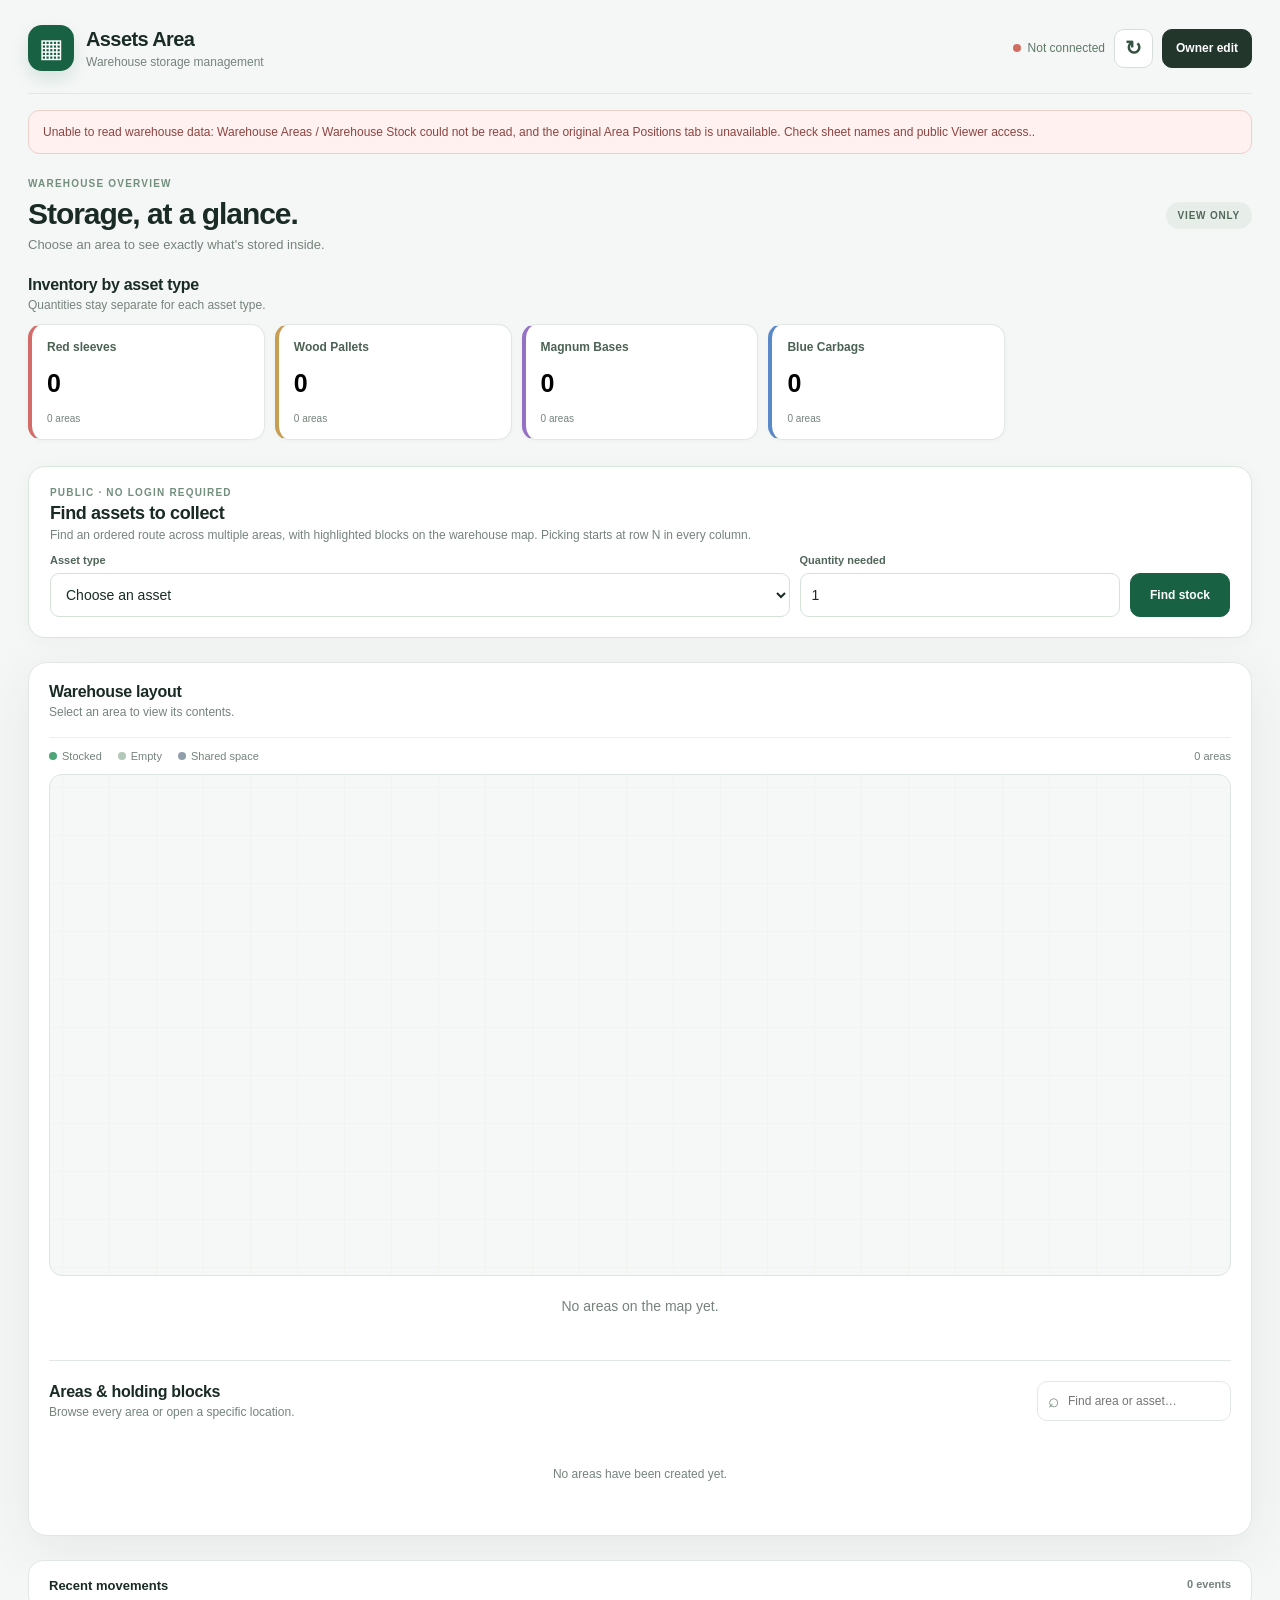
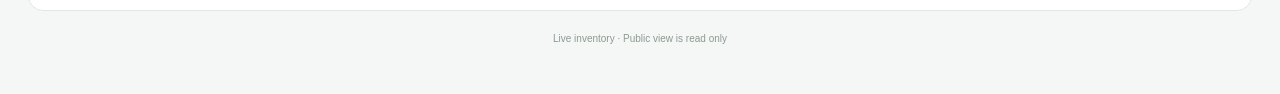
==== commit d24a0e34: "Add files via upload" ====
--- a/index.html
+++ b/index.html
@@ -6,11 +6,11 @@
   <meta name="theme-color" content="#f4f7f5">
   <meta name="description" content="Live warehouse storage map and area inventory">
   <title>Warehouse | Assets Area</title>
-  <link rel="stylesheet" href="styles.css">
+  <link rel="stylesheet" href="styles.css?v=3">
   <script>if(new URLSearchParams(location.search).has('area'))document.documentElement.classList.add('area-route');</script>
   <script defer src="config.js"></script>
-  <script defer src="retrieval.js"></script>
-  <script defer src="app.js"></script>
+  <script defer src="retrieval.js?v=3"></script>
+  <script defer src="app.js?v=3"></script>
   <script async defer src="https://accounts.google.com/gsi/client" onload="window.warehouseGisReady?.()"></script>
 </head>
 <body>
@@ -24,7 +24,7 @@
   <section class="intro"><div><div class="eyebrow">WAREHOUSE OVERVIEW</div><h2>Storage, at a glance.</h2><p>Choose an area to see exactly what's stored inside.</p></div><div class="mode-pill" id="modePill">VIEW ONLY</div></section>
   <section class="summary-section" aria-labelledby="summaryTitle"><div class="section-top"><div><h3 id="summaryTitle">Inventory by asset type</h3><p>Quantities stay separate for each asset type.</p></div><button class="link-button hidden" id="clearFilter">Clear filter</button></div><div id="summary" class="summary-grid"></div></section>
   <section class="find-panel" id="findPanel" aria-labelledby="findTitle">
-    <div class="section-top"><div><div class="eyebrow">PUBLIC · NO LOGIN REQUIRED</div><h3 id="findTitle">Find assets to collect</h3><p>Get an ordered pick route, starting at row N (the accessible end) of each column.</p></div></div>
+    <div class="section-top"><div><div class="eyebrow">PUBLIC · NO LOGIN REQUIRED</div><h3 id="findTitle">Find assets to collect</h3><p>Find an ordered route across multiple areas, with highlighted blocks on the warehouse map. Picking starts at row N in every column.</p></div></div>
     <form id="findForm" class="find-form">
       <label class="field"><span>Asset type</span><select id="findItem" required><option value="">Choose an asset</option></select></label>
       <label class="field"><span>Quantity needed</span><input id="findQty" type="number" min="1" max="99999999" step="1" value="1" required></label>
--- a/styles.css
+++ b/styles.css
@@ -82,3 +82,53 @@
 .bulk-total-row span{overflow-wrap:anywhere}.bulk-total-row strong{font-size:14px;color:#1f6342}.bulk-empty{font-size:12px;color:#718478;margin:5px 0 0}
 @media(max-width:650px){.find-panel{padding:14px;margin-bottom:16px}.find-form{grid-template-columns:1fr 1fr;gap:9px}.find-form .field:first-child{grid-column:1/-1}.find-form .btn{padding:10px 8px}.pick-step{gap:9px;padding:10px}.pick-quantity{font-size:12px}.bulk-toolbar{align-items:stretch;padding:11px}.bulk-toolbar-buttons{width:100%}.bulk-toolbar-buttons .btn{flex:1}.bulk-total-list{grid-template-columns:1fr 1fr}.area-nav #areaFindAction{font-size:10px;padding:8px;min-height:37px}.area-nav-actions{flex-wrap:wrap;justify-content:flex-end}}
 @media(max-width:390px){.find-form{grid-template-columns:1fr}.find-form .field:first-child{grid-column:auto}.find-form .btn{width:100%}.bulk-total-list{grid-template-columns:1fr}.area-nav #areaFindAction{font-size:9px;padding:6px}}
+/* Multi-area visual retrieval route (public, read-only) */
+.find-route-stats{display:grid;grid-template-columns:repeat(3,minmax(0,1fr));gap:9px;margin:10px 0 17px}
+.find-route-stat{padding:13px 15px;background:#f2f8f4;border:1px solid #deebdf;border-radius:11px;display:flex;flex-direction:column;gap:4px;min-width:0}
+.find-route-stat strong{font-size:21px;color:#1c6847;letter-spacing:-.6px;font-variant-numeric:tabular-nums}
+.find-route-stat span{font-size:11px;color:#657a6c;font-weight:650}
+.find-visual{margin:13px 0 18px;min-width:0}
+.find-visual-head{display:flex;align-items:center;justify-content:space-between;gap:10px;flex-wrap:wrap;margin-bottom:11px}
+.find-visual-title{font-size:15px;font-weight:850;color:#253a2c}
+.find-visual-hint{font-size:11px;color:#758579}
+.find-overview{border:1px solid #dae6dd;border-radius:14px;background:#fbfdfb;overflow:hidden;margin-bottom:14px}
+.find-map-heading{display:flex;gap:10px;flex-wrap:wrap;align-items:center;justify-content:space-between;padding:13px 15px}
+.find-map-heading strong{font-size:12px}.find-map-heading span{font-size:11px;color:#647e6a}
+.find-floor-scroll{overflow:auto;max-height:380px;scrollbar-color:#b2c9b8 #eaf3ed;background:#edf3ef;border-block:1px solid #e1eae3}
+.find-overview-board{min-width:700px;min-height:0;margin:0 auto;padding:12px;gap:3px;grid-template-rows:repeat(var(--rows),31px)}
+.find-floor-area{padding:5px 7px;min-width:0;overflow:hidden}
+.find-floor-area .block-id{font-size:10px}.find-floor-area .block-name{font-size:10px;line-height:1.15;overflow:hidden;text-overflow:ellipsis;white-space:nowrap}
+.find-floor-area.find-target-area{border:2px solid #127849;box-shadow:inset 0 0 0 2px #e0f8e6,0 3px 12px #184e3240;background:#d9f2e1;color:#15492d;z-index:2;outline:0}
+.find-floor-area.find-target-area:hover{background:#caedda}
+.find-floor-area.find-dim-area{opacity:.38;filter:saturate(.35);pointer-events:none}
+.find-floor-badge{display:inline-block;margin-top:3px;max-width:100%;color:#fff;background:#137449;border-radius:5px;font-size:9px;font-weight:850;letter-spacing:.25px;padding:3px 5px;white-space:nowrap;overflow:hidden;text-overflow:ellipsis}
+.find-map-hint{margin:0;padding:10px 15px;font-size:11px;line-height:1.45;color:#667e6d}
+.find-area-maps{display:grid;gap:13px;min-width:0}
+.find-area-map{border:1px solid #dae6dd;border-radius:14px;overflow:hidden;background:#fff;scroll-margin-top:20px;min-width:0}
+.find-area-map-head{display:flex;align-items:center;gap:10px;padding:13px 14px;background:#f5faf6;border-bottom:1px solid #e4ede6}
+.find-area-order{width:32px;height:32px;flex:none;background:#1a724c;color:white;font-size:14px;font-weight:850;border-radius:10px;display:grid;place-items:center}
+.find-area-heading{min-width:0;flex:1}.find-area-heading strong{font-size:13px;display:block;overflow-wrap:anywhere}.find-area-heading span{font-size:11px;display:block;color:#728475;margin-top:3px;line-height:1.3}
+.find-block-count{font-size:10px;font-weight:800;border-radius:20px;background:#e3f2e9;color:#236841;padding:5px 8px;white-space:nowrap}
+.find-mini-scroll{overflow-x:auto;max-width:100%;padding:14px;background:#fafcfb;scrollbar-color:#a9c9b3 #f4f8f6;overscroll-behavior-x:contain}
+.find-mini-grid{display:grid;gap:5px;min-width:100%;width:max-content}
+.find-mini-cell{position:relative;border-radius:8px;min-width:67px;height:58px;display:flex;flex-direction:column;align-items:center;justify-content:center;gap:2px;padding:5px;border:1px solid #e0e8e2;background:#fff;text-align:center;color:#88978d}
+.find-mini-cell.is-stocked{background:#e8eeea;border-color:#d2dfd6;color:#5c7666}
+.find-mini-cell.is-selected{border:2px solid #166e47;background:#d7f2e1;color:#145b3a;box-shadow:0 2px 7px #12603e1a;cursor:pointer;z-index:1}
+.find-mini-cell.is-selected:hover,.find-mini-cell.find-focused{border-color:#054d30;background:#b2e8c6;box-shadow:0 0 0 3px #2cb87944;z-index:3}
+.find-cell-id{font-size:10px;font-weight:800;letter-spacing:.2px}
+.find-cell-pin{font-size:13px;font-weight:950;line-height:1;color:#0b5d36}
+.find-cell-qty{font-size:10px;font-weight:850;white-space:nowrap}
+.find-cell-stock{font-size:9px;color:#819388}
+.find-area-entry{display:flex;gap:8px;align-items:center;justify-content:center;border-top:1px solid #dce9df;border-bottom:1px solid #e8efe9;background:#eaf5ef;padding:9px 12px;color:#216745;font-weight:900;font-size:10px;letter-spacing:.4px}
+.find-entry-arrow{font-size:22px;line-height:1}
+.find-area-stops{padding:12px 13px;display:flex;flex-wrap:wrap;gap:7px}
+.find-area-stop-chip{border:1px solid #cde3d5;background:#f2f9f4;border-radius:8px;font-weight:800;font-size:11px;color:#206543;padding:8px 10px}
+.find-area-stop-chip:hover{background:#e1f4e7}
+.find-steps-title{font-size:14px;margin:18px 0 11px;letter-spacing:-.2px}
+.pick-step.find-focused{border-color:#168a54;background:#ddf5e4;box-shadow:0 0 0 2px #37a86623}
+@media(max-width:650px){
+ .find-route-stats{gap:6px;margin-bottom:12px}.find-route-stat{padding:10px 8px}.find-route-stat strong{font-size:18px}.find-route-stat span{font-size:9px}
+ .find-map-heading{padding:11px}.find-map-hint{padding:9px 11px}.find-overview-board{min-width:100%;grid-template-rows:repeat(var(--rows),30px);padding:8px}.find-floor-area{padding:3px}.find-floor-area .block-id{font-size:9px}.find-floor-area .block-name{font-size:8px}.find-floor-badge{padding:2px 3px;font-size:7px;letter-spacing:0}
+ .find-visual-hint{font-size:10px}.find-area-map-head{gap:8px;padding:11px}.find-area-order{width:28px;height:28px}.find-area-heading strong{font-size:12px}.find-area-heading span{font-size:10px}.find-block-count{font-size:9px}
+ .find-mini-scroll{padding:9px}.find-mini-grid{gap:4px}.find-mini-cell{min-width:67px;height:59px}.find-area-stops{padding:10px}
+}
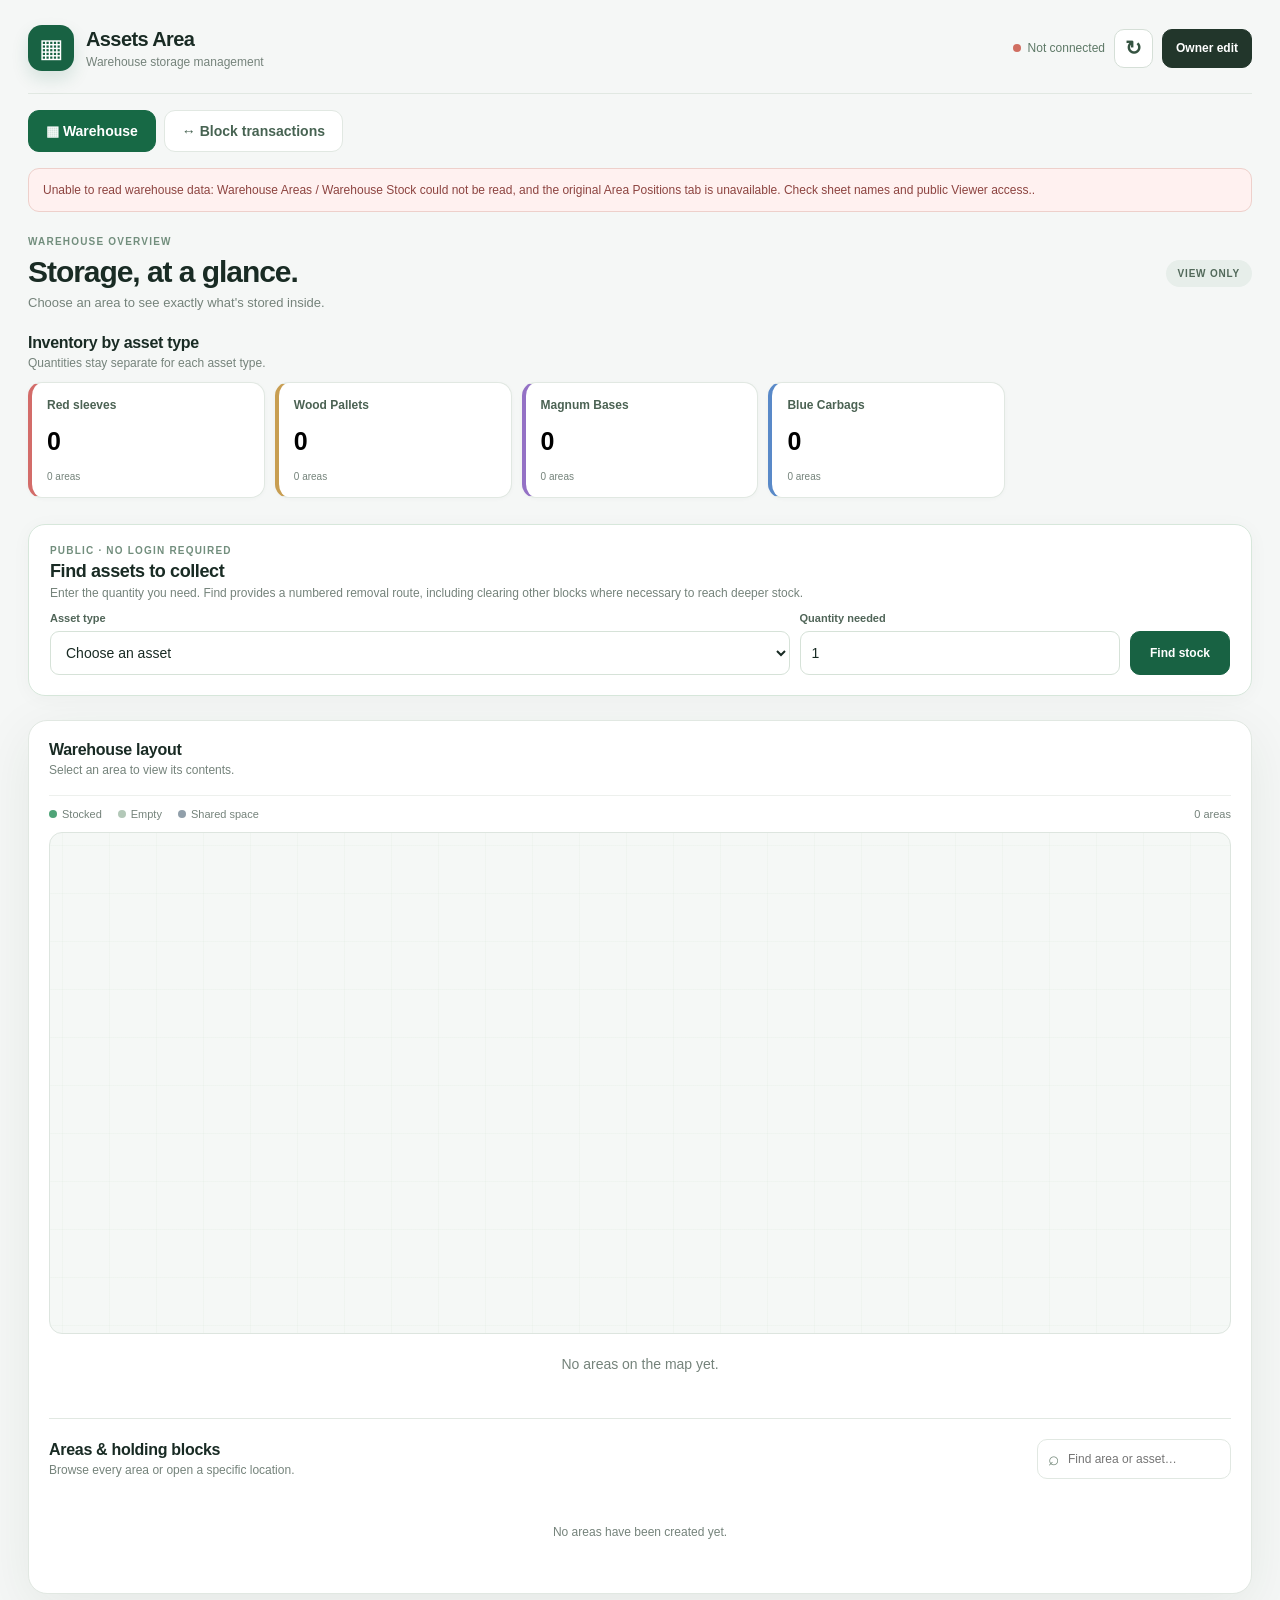
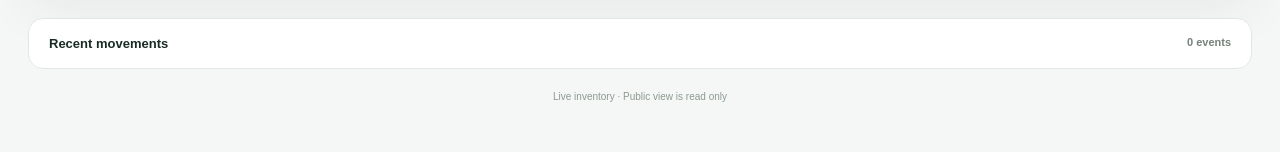
==== commit 7941d653: "Add files via upload" ====
--- a/index.html
+++ b/index.html
@@ -6,11 +6,11 @@
   <meta name="theme-color" content="#f4f7f5">
   <meta name="description" content="Live warehouse storage map and area inventory">
   <title>Warehouse | Assets Area</title>
-  <link rel="stylesheet" href="styles.css?v=3">
+  <link rel="stylesheet" href="styles.css?v=5">
   <script>if(new URLSearchParams(location.search).has('area'))document.documentElement.classList.add('area-route');</script>
   <script defer src="config.js"></script>
-  <script defer src="retrieval.js?v=3"></script>
-  <script defer src="app.js?v=3"></script>
+  <script defer src="retrieval.js?v=5"></script>
+  <script defer src="app.js?v=5"></script>
   <script async defer src="https://accounts.google.com/gsi/client" onload="window.warehouseGisReady?.()"></script>
 </head>
 <body>
@@ -20,11 +20,15 @@
     <div class="brand"><div class="logo" aria-hidden="true">▦</div><div><h1>Assets Area</h1><p>Warehouse storage management</p></div></div>
     <div class="header-actions"><div class="connection" id="connection"><i></i><span id="connectionText">Connecting…</span></div><button class="btn icon-only" id="refresh" title="Refresh data" aria-label="Refresh data">↻</button><button class="btn btn-dark" id="ownerButton">Owner edit</button></div>
   </header>
+  <nav class="primary-tabs" aria-label="Main pages">
+    <button type="button" id="warehouseTab" class="primary-tab active" aria-current="page">▦ Warehouse</button>
+    <button type="button" id="transactionsTab" class="primary-tab">↔ Block transactions</button>
+  </nav>
   <div id="notice" class="notice hidden" role="alert"></div>
   <section class="intro"><div><div class="eyebrow">WAREHOUSE OVERVIEW</div><h2>Storage, at a glance.</h2><p>Choose an area to see exactly what's stored inside.</p></div><div class="mode-pill" id="modePill">VIEW ONLY</div></section>
   <section class="summary-section" aria-labelledby="summaryTitle"><div class="section-top"><div><h3 id="summaryTitle">Inventory by asset type</h3><p>Quantities stay separate for each asset type.</p></div><button class="link-button hidden" id="clearFilter">Clear filter</button></div><div id="summary" class="summary-grid"></div></section>
   <section class="find-panel" id="findPanel" aria-labelledby="findTitle">
-    <div class="section-top"><div><div class="eyebrow">PUBLIC · NO LOGIN REQUIRED</div><h3 id="findTitle">Find assets to collect</h3><p>Find an ordered route across multiple areas, with highlighted blocks on the warehouse map. Picking starts at row N in every column.</p></div></div>
+    <div class="section-top"><div><div class="eyebrow">PUBLIC · NO LOGIN REQUIRED</div><h3 id="findTitle">Find assets to collect</h3><p>Enter the quantity you need. Find provides a numbered removal route, including clearing other blocks where necessary to reach deeper stock.</p></div></div>
     <form id="findForm" class="find-form">
       <label class="field"><span>Asset type</span><select id="findItem" required><option value="">Choose an asset</option></select></label>
       <label class="field"><span>Quantity needed</span><input id="findQty" type="number" min="1" max="99999999" step="1" value="1" required></label>
@@ -41,6 +45,13 @@
     <div class="section-top areas-heading"><div><h3>Areas &amp; holding blocks</h3><p>Browse every area or open a specific location.</p></div><label class="search-box"><span aria-hidden="true">⌕</span><input id="search" placeholder="Find area or asset…" autocomplete="off" aria-label="Search areas"></label></div>
     <div id="areaList" class="area-list"></div>
   </section>
+  <section class="transactions-page hidden" id="transactionsPage" aria-labelledby="transactionsTitle">
+    <div class="section-top"><div><div class="eyebrow">STORAGE MOVEMENT AUDIT</div><h2 id="transactionsTitle">Block transactions</h2><p>Every block addition, removal, clearance and transfer. Removal reasons are recorded here.</p></div><span class="transaction-count" id="transactionCount">0 transactions</span></div>
+    <div class="transactions-filters"><label class="field"><span>Movement</span><select id="transactionType"><option value="all">All movements</option><option value="remove">Removals / emptied blocks</option><option value="move">Transfers</option><option value="add">Additions</option></select></label><label class="field"><span>Search</span><input id="transactionSearch" placeholder="Block, asset, reason, area…" autocomplete="off"></label></div>
+    <div id="transactionsList" class="transactions-list"></div>
+    <button type="button" id="transactionsMore" class="btn transactions-more hidden">Show more</button>
+    <p class="field-hint">This page reads the <strong>Block Transactions</strong> sheet. Only signed-in owners can change inventory; viewers can inspect the history.</p>
+  </section>
   <details class="activity" id="activity"><summary><span>Recent movements</span><span id="activityCount">0 events</span></summary><div id="activityList"></div></details>
   <footer class="footer">Live inventory · Public view is read only</footer>
 </div>
@@ -50,7 +61,7 @@
   <div class="area-meta" id="areaMeta"></div>
   <div class="drawer-section-header blocks-heading"><div><h3>Storage blocks</h3><p id="blockAccessCaption">Tap a block to see its contents.</p></div><span id="blockMapCount"></span></div>
   <div class="bulk-toolbar hidden" id="bulkToolbar">
-    <div><strong>Bulk removal</strong><p id="bulkHint">Select stocked blocks to remove their contents together.</p></div>
+    <div><strong>Bulk removal</strong><p id="bulkHint">Select stocked blocks, or drag selected blocks onto a destination to move them together.</p></div>
     <div class="bulk-toolbar-buttons"><button type="button" class="btn" id="bulkStart">Select multiple blocks</button><button type="button" class="btn hidden" id="bulkSelectAll">Select all stocked</button><button type="button" class="btn hidden" id="bulkCancel">Cancel</button></div>
   </div>
   <div class="block-tools"><label class="block-jump"><span>Find block</span><input id="blockFind" type="text" maxlength="5" placeholder="e.g. C04" aria-label="Block ID"></label><button type="button" id="blockFindGo" class="btn">Go to block</button><span id="blockFindStatus" role="status"></span></div>
@@ -59,6 +70,8 @@
   <div id="bulkSummary" class="bulk-summary hidden" aria-live="polite">
     <div class="bulk-summary-title"><strong id="bulkSelectedCount">0 blocks selected</strong><span>Removal totals by asset type</span></div>
     <div id="bulkTotals" class="bulk-total-list"></div>
+    <label class="field"><span>Reason for removal (optional)</span><input id="bulkReason" maxlength="240" placeholder="e.g. Sent to client, damaged, collected"></label>
+    <div class="bulk-move-help">To move several selected blocks instead, drag any selected block onto another block. Existing destination contents are combined.</div>
     <div id="bulkError" class="form-error hidden" role="alert"></div>
     <button type="button" id="bulkRemove" class="btn btn-danger full">Remove selected stock</button>
   </div>
@@ -66,6 +79,7 @@
   <div class="drawer-section-header"><h3>Total assets in this area</h3><span id="areaItemCount"></span></div>
   <div id="contents" class="contents"></div>
   <section id="unassignedPanel" class="legacy-panel hidden"><div class="drawer-section-header"><h3>Stock not assigned to a block</h3></div><p class="field-hint">Existing area inventory stays here until you allocate it to a specific block. It is included in the area totals above.</p><div id="unassignedContents"></div><div id="assignLoosePanel" class="hidden"><label class="field"><span>Allocate all unassigned stock to a block</span><select id="assignLooseTo"></select></label><button type="button" class="btn full" id="assignLooseButton">Move unassigned stock into block</button></div></section>
+  <label class="field hidden" id="areaClearReasonField"><span>Reason for clearing area (optional)</span><input id="areaClearReason" maxlength="240" placeholder="e.g. Shift handover / client collection"></label>
   <button class="btn btn-danger full clear-area hidden" type="button" id="clearWholeArea">Empty all blocks in this area</button>
   <div class="area-link"><button class="btn" id="copyLink">⧉ Copy area link</button><span id="linkStatus" role="status"></span></div>
   <div id="ownerStockPanel" class="owner-panel hidden"><div class="divider"></div><h3>Update unassigned stock</h3><div class="tabs"><button type="button" class="selected" data-action="add">+ Add</button><button type="button" data-action="remove">− Remove</button></div>
@@ -85,6 +99,7 @@
  <div class="area-link"><button type="button" class="btn" id="copyBlockLink">⧉ Copy block link</button></div>
  <p class="content-empty hidden" id="blockSetupMessage">Sign in and select <strong>Enable area blocks</strong> to begin recording inventory in individual blocks.</p>
  <div class="owner-panel hidden" id="blockOwnerPanel"><div class="divider"></div><h3>Update this block</h3>
+  <label class="field"><span>Reason / reference (optional)</span><input id="blockReason" maxlength="240" placeholder="e.g. Sent to NG15 / stock adjustment"></label>
   <form id="blockForm"><label class="field"><span>Movement</span><select id="blockAction"><option value="add">+ Add items</option><option value="remove">− Remove items</option></select></label>
    <label class="field"><span>Asset type</span><select id="blockItem" required></select></label><label class="field hidden" id="blockCustomWrap"><span>Custom item type</span><input id="blockCustom" maxlength="90" placeholder="Enter item type"></label>
    <label class="field"><span>Quantity</span><input id="blockQty" type="number" min="1" max="99999999" step="1" value="1" required></label><div id="blockError" class="form-error hidden" role="alert"></div><button type="submit" class="btn btn-green full" id="blockSave">Save block stock</button>
--- a/styles.css
+++ b/styles.css
@@ -66,6 +66,7 @@
 .pick-number{display:grid;place-items:center;width:31px;height:31px;flex:none;background:#196b46;color:#fff;border-radius:9px;font-size:13px;font-weight:800}
 .pick-location{flex:1;min-width:0}.pick-location strong{display:block;font-size:12px;line-height:1.5}.pick-location span{display:block;font-size:11px;color:#758579;margin-top:3px;line-height:1.35}
 .pick-quantity{font-weight:900;font-size:13px;white-space:nowrap;color:#155f40}
+.find-surplus{border:1px solid #cbdde0;background:#edf6f7;border-radius:10px;padding:10px 12px;color:#215365;font-size:12px;font-weight:700;line-height:1.55;margin:9px 0 14px}
 .find-message,.find-warning,.find-footnote{margin:10px 0 0;font-size:12px;line-height:1.55}.find-warning{color:#a05a28;font-weight:750}.find-footnote{color:#66796d}
 /* Owner-only multi-block removal */
 .bulk-toolbar{display:flex;align-items:center;justify-content:space-between;flex-wrap:wrap;gap:12px;padding:13px;margin:5px 0 11px;background:#f6faf7;border:1px solid #deeadf;border-radius:12px}
@@ -132,3 +133,33 @@
  .find-visual-hint{font-size:10px}.find-area-map-head{gap:8px;padding:11px}.find-area-order{width:28px;height:28px}.find-area-heading strong{font-size:12px}.find-area-heading span{font-size:10px}.find-block-count{font-size:9px}
  .find-mini-scroll{padding:9px}.find-mini-grid{gap:4px}.find-mini-cell{min-width:67px;height:59px}.find-area-stops{padding:10px}
 }
+
+/* Main section navigation and block transaction history */
+.primary-tabs{display:flex;gap:8px;flex-wrap:wrap;margin:16px 0 3px}
+.primary-tab{border:1px solid var(--line);background:#fff;color:#476352;border-radius:11px;padding:12px 17px;font-weight:800;cursor:pointer}
+.primary-tab.active{background:#176945;color:white;border-color:#176945}
+.transactions-page{background:#fff;border:1px solid var(--line);border-radius:18px;padding:22px;margin:24px 0;box-shadow:var(--shadow)}
+.transactions-page h2{font-size:24px;letter-spacing:-.7px;margin:5px 0}
+.transactions-filters{display:flex;gap:12px;flex-wrap:wrap;margin:18px 0}
+.transactions-filters>.field{flex:1 1 200px;max-width:380px}
+.transaction-count{color:var(--muted);font-size:12px;font-weight:800}
+.transaction-row{padding:14px;border:1px solid var(--line);border-radius:12px;display:grid;grid-template-columns:minmax(0,1fr) auto;gap:12px;margin-bottom:9px}
+.transaction-row .tx-main{font-weight:800;color:#203f2b;font-size:13px;overflow-wrap:anywhere}
+.transaction-row .tx-meta{font-size:12px;color:var(--muted);margin-top:6px;overflow-wrap:anywhere}
+.transaction-row .tx-reason{margin-top:7px;color:#795a1e;font-size:12px;font-weight:650}
+.transaction-row .tx-qty{font-weight:900;text-align:right;white-space:nowrap}
+.transaction-row .tx-action{font-size:10px;text-transform:uppercase;letter-spacing:.5px;border-radius:7px;padding:4px 7px;background:#f1f6f2;color:#3d6d4d;display:inline-block;margin-right:6px}
+.transaction-row .tx-action.remove{background:#fff1ea;color:#9b4a29}
+.transaction-row .tx-action.move{background:#edf2ff;color:#405f9c}
+.transactions-more{display:block;margin:14px auto}
+.bulk-move-help{font-size:12px;color:#4d7261;padding:7px 0}
+.inner-block{touch-action:pan-x pan-y}
+.inner-block.move-source{outline:3px solid #237950;outline-offset:-3px;opacity:.65}
+.inner-block.move-target{outline:3px solid #2986ca;outline-offset:-3px;background:#def1ff!important;opacity:1}
+.block-drag-label{position:fixed;z-index:99999;pointer-events:none;border-radius:9px;background:#174e35;color:white;font-weight:800;padding:10px 13px;box-shadow:0 10px 22px #183b2b44;max-width:200px;font-size:12px}
+.find-mini-cell.is-clear{background:#fff1db;border-color:#dba558;color:#784a19}
+.find-mini-cell.is-clear .find-cell-pin{background:#a86919;color:white}
+.pick-step.is-clear{border-color:#e3c28c;background:#fffaf1}
+.pick-step.is-clear .pick-number{background:#a7681b}
+.find-legend{font-size:12px;color:#5b6d60;line-height:1.6;margin:8px 0}
+@media(max-width:600px){.primary-tabs{display:grid;grid-template-columns:1fr 1fr}.primary-tab{font-size:12px;padding:10px}.transactions-page{padding:14px}.transaction-row{grid-template-columns:minmax(0,1fr) auto}}
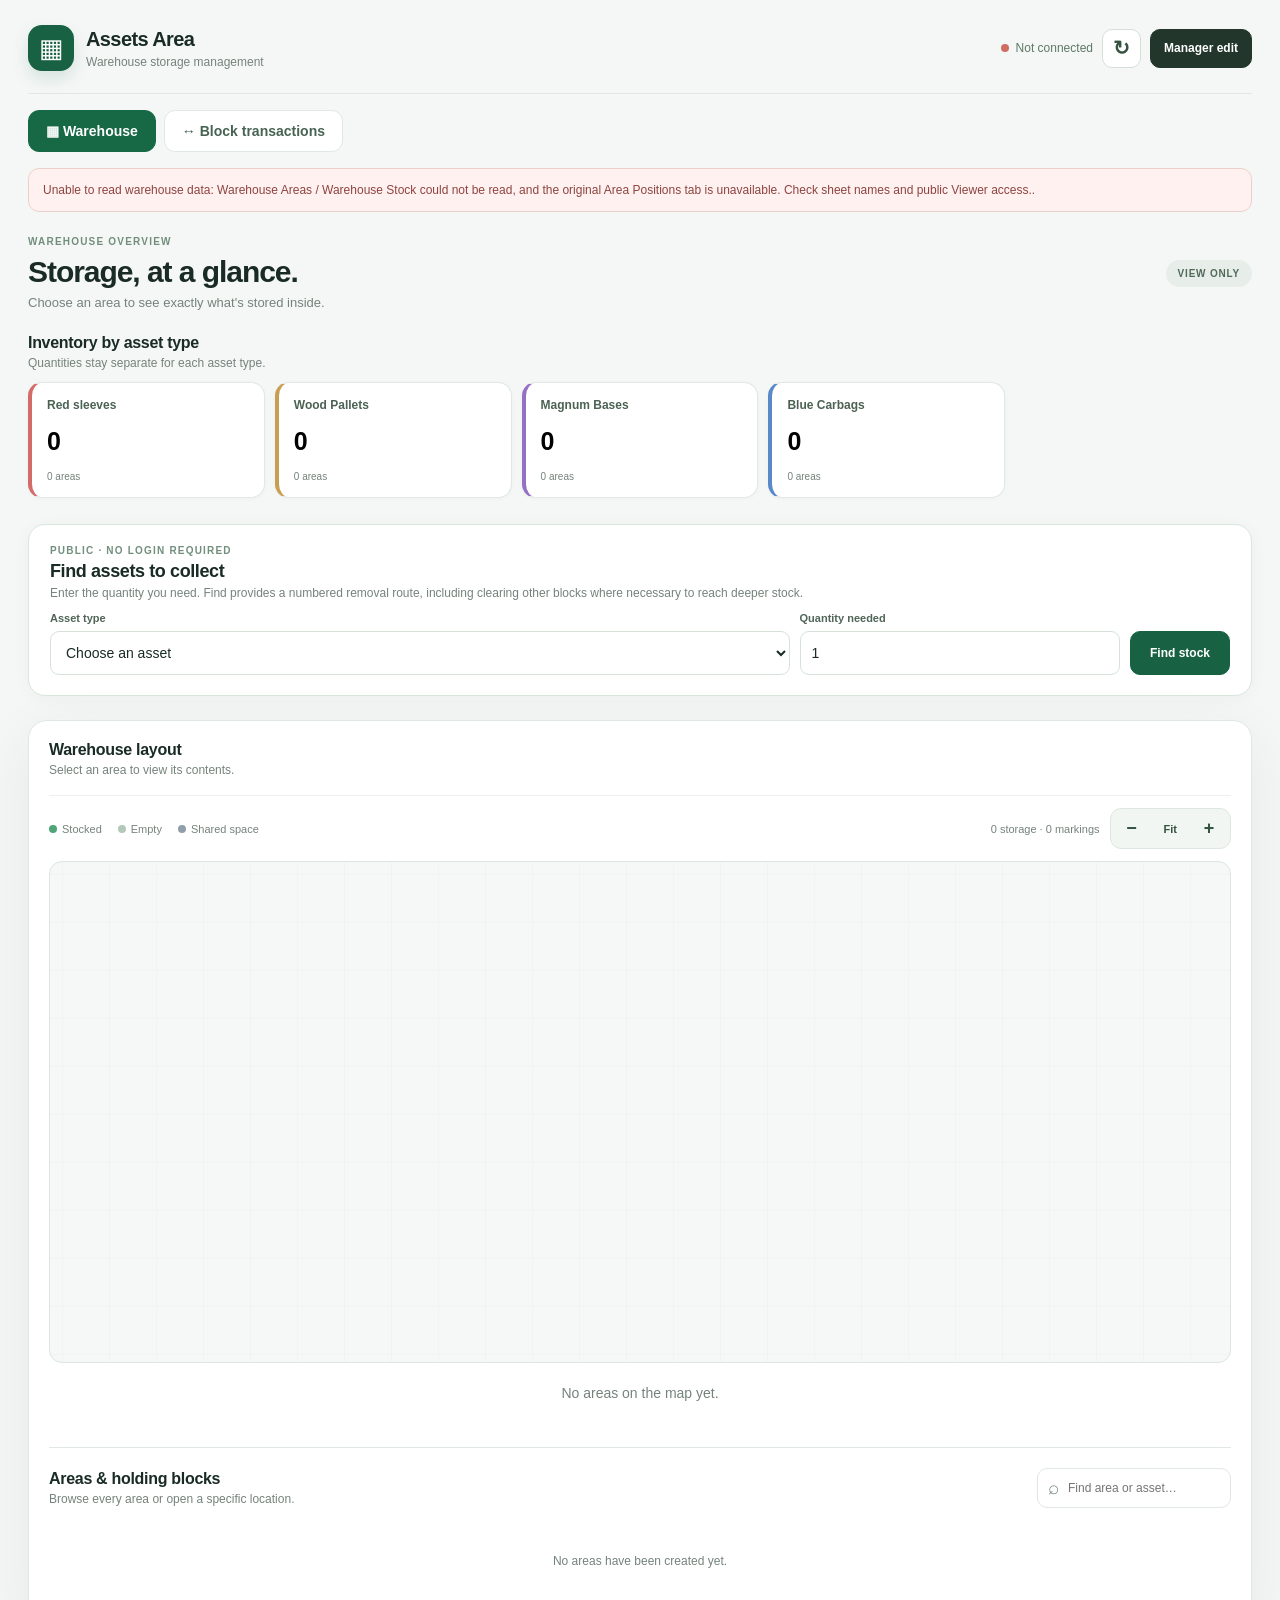
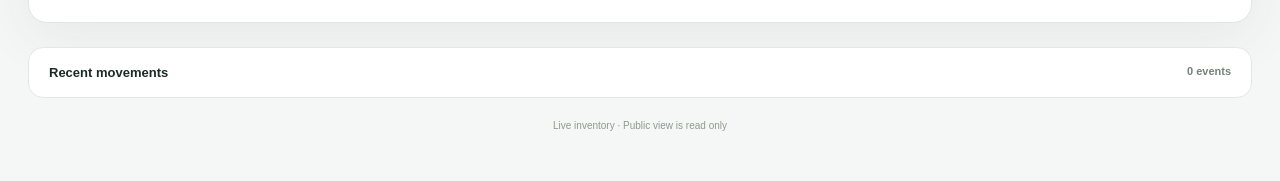
==== commit f04a01d7: "Add files via upload" ====
--- a/index.html
+++ b/index.html
@@ -6,11 +6,11 @@
   <meta name="theme-color" content="#f4f7f5">
   <meta name="description" content="Live warehouse storage map and area inventory">
   <title>Warehouse | Assets Area</title>
-  <link rel="stylesheet" href="styles.css?v=5">
+  <link rel="stylesheet" href="styles.css?v=6">
   <script>if(new URLSearchParams(location.search).has('area'))document.documentElement.classList.add('area-route');</script>
   <script defer src="config.js"></script>
   <script defer src="retrieval.js?v=5"></script>
-  <script defer src="app.js?v=5"></script>
+  <script defer src="app.js?v=6"></script>
   <script async defer src="https://accounts.google.com/gsi/client" onload="window.warehouseGisReady?.()"></script>
 </head>
 <body>
@@ -18,7 +18,7 @@
 <div class="shell">
   <header class="header">
     <div class="brand"><div class="logo" aria-hidden="true">▦</div><div><h1>Assets Area</h1><p>Warehouse storage management</p></div></div>
-    <div class="header-actions"><div class="connection" id="connection"><i></i><span id="connectionText">Connecting…</span></div><button class="btn icon-only" id="refresh" title="Refresh data" aria-label="Refresh data">↻</button><button class="btn btn-dark" id="ownerButton">Owner edit</button></div>
+    <div class="header-actions"><div class="connection" id="connection"><i></i><span id="connectionText">Connecting…</span></div><button class="btn icon-only" id="refresh" title="Refresh data" aria-label="Refresh data">↻</button><button class="btn btn-dark" id="ownerButton">Manager edit</button></div>
   </header>
   <nav class="primary-tabs" aria-label="Main pages">
     <button type="button" id="warehouseTab" class="primary-tab active" aria-current="page">▦ Warehouse</button>
@@ -38,8 +38,21 @@
   </section>
   <section class="workspace" aria-labelledby="mapTitle">
     <div class="section-top workspace-top"><div><h3 id="mapTitle">Warehouse layout</h3><p id="mapDescription">Select a marked area to view its contents.</p></div><div class="toolbar"><button class="btn hidden" id="setupButton">Activate warehouse layout</button><button class="btn hidden" id="enableBlocks">Enable area blocks</button><button class="btn hidden" id="designButton">Design layout</button><button class="btn btn-green hidden" id="addAreaButton">+ New area</button></div></div>
-    <div class="map-toolbar"><div class="map-legend"><span><i class="dot occupied-dot"></i> Stocked</span><span><i class="dot empty-dot"></i> Empty</span><span><i class="dot special-dot"></i> Shared space</span></div><div class="map-zoom" id="mapCount"></div></div>
-    <div class="designer-hint hidden" id="designerHint">Drag an area to move it. Use the bottom-right handle to resize. Select an area to edit its details.</div>
+    <div class="map-toolbar"><div class="map-legend"><span><i class="dot occupied-dot"></i> Stocked</span><span><i class="dot empty-dot"></i> Empty</span><span><i class="dot special-dot"></i> Shared space</span></div><div class="map-view-actions"><span class="map-zoom" id="mapCount"></span><div class="zoom-actions" aria-label="Warehouse map zoom"><button type="button" class="btn zoom-btn" id="mapZoomOut" aria-label="Zoom out">−</button><button type="button" class="btn zoom-fit" id="mapZoomFit">Fit</button><button type="button" class="btn zoom-btn" id="mapZoomIn" aria-label="Zoom in">+</button></div></div></div>
+    <div class="designer-hint hidden" id="designerHint">Select a tool, then drag across EMPTY grid cells to draw a new floor-plan marking. Tap once for a single cell. Select an existing shape to edit, move or resize it. Changes are saved only when you confirm the details.</div>
+    <div class="design-palette hidden" id="designPalette" role="group" aria-label="Floor plan drawing tools">
+      <span class="palette-label">DRAW FLOOR PLAN</span>
+      <button type="button" class="palette-tool active" data-draw-tool="select">↔ Select / move</button>
+      <button type="button" class="palette-tool" data-draw-tool="Bay">▤ Bay</button>
+      <button type="button" class="palette-tool" data-draw-tool="Exit">⇥ Exit</button>
+      <button type="button" class="palette-tool" data-draw-tool="Occupied">▧ Occupied</button>
+      <button type="button" class="palette-tool" data-draw-tool="Label">T Label</button>
+      <button type="button" class="palette-tool" data-draw-tool="Aisle">⇢ Aisle</button>
+      <button type="button" class="palette-tool" data-draw-tool="Door">▱ Door</button>
+      <button type="button" class="palette-tool" data-draw-tool="Wall">▰ Wall / barrier</button>
+      <button type="button" class="palette-tool" data-draw-tool="Safety">⚠ Safety</button>
+      <button type="button" class="palette-tool" data-draw-tool="Marking">✦ Other</button>
+    </div>
     <div class="board-scroll" id="boardScroll"><div id="board" class="warehouse-board" role="group" aria-label="Warehouse layout"></div></div>
     <div id="boardEmpty" class="empty-state hidden">No areas on the map yet.</div>
     <div class="section-top areas-heading"><div><h3>Areas &amp; holding blocks</h3><p>Browse every area or open a specific location.</p></div><label class="search-box"><span aria-hidden="true">⌕</span><input id="search" placeholder="Find area or asset…" autocomplete="off" aria-label="Search areas"></label></div>
@@ -50,13 +63,13 @@
     <div class="transactions-filters"><label class="field"><span>Movement</span><select id="transactionType"><option value="all">All movements</option><option value="remove">Removals / emptied blocks</option><option value="move">Transfers</option><option value="add">Additions</option></select></label><label class="field"><span>Search</span><input id="transactionSearch" placeholder="Block, asset, reason, area…" autocomplete="off"></label></div>
     <div id="transactionsList" class="transactions-list"></div>
     <button type="button" id="transactionsMore" class="btn transactions-more hidden">Show more</button>
-    <p class="field-hint">This page reads the <strong>Block Transactions</strong> sheet. Only signed-in owners can change inventory; viewers can inspect the history.</p>
+    <p class="field-hint">This page reads the <strong>Block Transactions</strong> sheet. Only signed-in managers can change inventory; viewers can inspect the history.</p>
   </section>
   <details class="activity" id="activity"><summary><span>Recent movements</span><span id="activityCount">0 events</span></summary><div id="activityList"></div></details>
   <footer class="footer">Live inventory · Public view is read only</footer>
 </div>
 <div class="overlay" id="detailsOverlay" aria-hidden="true"><section class="drawer area-drawer" role="dialog" aria-modal="true" aria-labelledby="areaTitle">
-  <div class="area-nav"><div class="area-nav-brand"><span class="area-nav-symbol">▦</span><div><strong>Assets Area</strong><small>STORAGE LOCATION</small></div></div><div class="area-nav-actions"><span class="area-view-pill" id="areaViewMode">VIEW ONLY</span><button class="btn" type="button" id="areaFindAction">Find assets</button><button class="btn area-map-action" id="openAreaMap" type="button"><span aria-hidden="true">⌖</span> Warehouse map</button><button class="btn area-nav-owner" id="areaOwnerButton" type="button">Owner edit</button></div></div>
+  <div class="area-nav"><button class="btn area-back-top" id="doneDetails" type="button">← Back to warehouse</button><div class="area-nav-brand"><span class="area-nav-symbol">▦</span><div><strong>Assets Area</strong><small>STORAGE LOCATION</small></div></div><div class="area-nav-actions"><span class="area-view-pill" id="areaViewMode">VIEW ONLY</span><button class="btn" type="button" id="areaFindAction">Find assets</button><button class="btn area-map-action" id="openAreaMap" type="button"><span aria-hidden="true">⌖</span> Warehouse map</button><button class="btn area-nav-owner" id="areaOwnerButton" type="button">Manager edit</button></div></div>
   <div class="drawer-head"><div><div class="eyebrow" id="areaType">HOLDING AREA</div><h2 id="areaTitle">Area</h2><p id="areaSubtitle">Area contents</p></div><button class="close" id="closeDetails" aria-label="Close area">×</button></div>
   <div class="area-meta" id="areaMeta"></div>
   <div class="drawer-section-header blocks-heading"><div><h3>Storage blocks</h3><p id="blockAccessCaption">Tap a block to see its contents.</p></div><span id="blockMapCount"></span></div>
@@ -86,11 +99,10 @@
     <form id="stockForm"><label class="field"><span>Asset type</span><select id="itemType" required><option value="">Choose an asset</option><option>Red sleeves</option><option>Wood Pallets</option><option>Magnum Bases</option><option>Blue Carbags</option><option value="__other__">Other / custom</option></select></label><label id="customWrap" class="field hidden"><span>Custom asset type</span><input id="customItem" maxlength="90" placeholder="Asset type"></label><label class="field"><span>Quantity</span><input id="stockQty" type="number" min="1" max="99999999" step="1" inputmode="numeric" value="1" required></label><div id="stockError" class="form-error hidden" role="alert"></div><button class="btn btn-green full" type="submit" id="saveStock">Add to area</button></form>
     <div id="transferPanel" class="transfer-panel"><label class="field"><span>Move all contents to</span><select id="transferTo" aria-label="Destination area"><option value="">Choose destination area</option></select></label><button type="button" class="btn full" id="transferButton">Transfer all items</button></div><button class="btn btn-danger full clear-area" type="button" id="clearArea">Empty unassigned stock</button>
   </div>
-  <div class="drawer-end"><button class="btn full" id="doneDetails">Back to warehouse</button></div>
 </section></div>
 <div class="overlay map-overlay" id="mapOverlay" aria-hidden="true"><section class="warehouse-map-drawer" role="dialog" aria-modal="true" aria-labelledby="warehouseMapTitle">
  <div class="warehouse-map-header"><div><span class="eyebrow">WAREHOUSE FLOOR PLAN</span><h2 id="warehouseMapTitle">Find your location</h2><p><span class="here-key"></span> <span id="mapHereCaption">You are here</span> · Tap another area to explore</p></div><button class="close" id="closeMap" type="button" aria-label="Return to area">×</button></div>
- <div class="map-canvas-scroll" id="mapCanvasScroll"><div class="warehouse-board" id="focusMapBoard" role="group" aria-label="Warehouse map showing your location"></div></div>
+ <div class="focus-map-toolbar"><span>Use + / − to zoom · drag to pan</span><div class="zoom-actions" aria-label="Floor plan zoom"><button type="button" class="btn zoom-btn" id="focusZoomOut" aria-label="Zoom out">−</button><button type="button" class="btn zoom-fit" id="focusZoomFit">Fit</button><button type="button" class="btn zoom-btn" id="focusZoomIn" aria-label="Zoom in">+</button></div></div><div class="map-canvas-scroll" id="mapCanvasScroll"><div class="warehouse-board" id="focusMapBoard" role="group" aria-label="Warehouse map showing your location"></div></div>
  <div class="warehouse-map-footer"><button type="button" class="btn" id="returnArea">← Return to area</button><button type="button" class="btn btn-green" id="warehouseOverview">Full warehouse overview</button></div>
  </section></div>
 <div class="overlay" id="blockOverlay" aria-hidden="true"><section class="drawer block-drawer" role="dialog" aria-modal="true" aria-labelledby="blockTitle">
@@ -108,7 +120,7 @@
  </div><div class="drawer-end"><button id="doneBlock" class="btn full" type="button">Done</button></div>
 </section></div>
 <div class="overlay" id="editorOverlay" aria-hidden="true"><section class="drawer" role="dialog" aria-modal="true" aria-labelledby="editorTitle"><div class="drawer-head"><div><div class="eyebrow">LAYOUT DESIGNER</div><h2 id="editorTitle">Create area</h2><p>Give every area a permanent, shareable ID.</p></div><button class="close" id="closeEditor" aria-label="Close editor">×</button></div>
-  <form id="areaForm"><div class="form-grid"><label class="field"><span>Area ID</span><input id="editId" maxlength="32" required placeholder="e.g. WH-A01" pattern="[A-Za-z0-9][A-Za-z0-9_-]*" autocapitalize="characters"></label><label class="field"><span>Area name</span><input id="editName" maxlength="80" required placeholder="e.g. North holding"></label></div><div class="form-grid"><label class="field"><span>Zone / section</span><input id="editZone" maxlength="60" placeholder="e.g. North warehouse"></label><label class="field"><span>Area category</span><select id="editType"><option value="Holding">Holding area</option><option value="Staging">Staging area</option><option value="Loading">Loading bay</option><option value="Aisle">Aisle / walkway</option><option value="Other">Other space</option></select></label></div><div class="form-grid two"><label class="field"><span>Column</span><input id="editX" type="number" min="1" max="16" required></label><label class="field"><span>Row</span><input id="editY" type="number" min="1" max="80" required></label><label class="field"><span>Width (cells)</span><input id="editW" type="number" min="1" max="16" required></label><label class="field"><span>Height (cells)</span><input id="editH" type="number" min="1" max="20" required></label></div><div class="editor-block-settings" id="editorBlockSettings"><div><strong>Storage blocks inside this area</strong><p>Choose the number of rows and columns for this holding area.</p></div><div class="form-grid"><label class="field"><span>Block rows</span><input id="editBlockRows" type="number" min="2" max="30" step="1" value="8" required></label><label class="field"><span>Block columns</span><input id="editBlockColumns" type="number" min="1" max="52" step="1" value="2" required></label></div></div><label class="field"><span>Map colour</span><select id="editColor"><option value="green">Forest green</option><option value="blue">Blue</option><option value="amber">Amber</option><option value="purple">Purple</option><option value="slate">Slate</option></select></label><p class="field-hint">Areas cannot overlap. IDs cannot be changed after creation, so links remain reliable.</p><div class="form-error hidden" id="editorError" role="alert"></div><button type="submit" class="btn btn-green full" id="saveArea">Save area</button><button type="button" class="btn btn-danger full hidden" id="archiveArea">Delete empty area</button></form>
+  <form id="areaForm"><div class="form-grid"><label class="field"><span>Area ID</span><input id="editId" maxlength="32" required placeholder="e.g. WH-A01" pattern="[A-Za-z0-9][A-Za-z0-9_-]*" autocapitalize="characters"></label><label class="field"><span>Area name</span><input id="editName" maxlength="80" required placeholder="e.g. North holding"></label></div><div class="form-grid"><label class="field"><span>Zone / section</span><input id="editZone" maxlength="60" placeholder="e.g. North warehouse"></label><label class="field"><span>Area category</span><select id="editType"><option value="Holding">Holding area</option><option value="Staging">Staging area</option><option value="Loading">Loading bay</option><option value="Aisle">Aisle / walkway</option><option value="Other">Other storage space</option><optgroup label="Floor plan markings (no stock)"><option value="Bay">Bay / parking bay</option><option value="Exit">Exit / emergency exit</option><option value="Occupied">Occupied / restricted zone</option><option value="Label">Free-text label</option><option value="Door">Door / entrance</option><option value="Wall">Wall / barrier</option><option value="Safety">Safety marking</option><option value="Marking">Other floor marking</option></optgroup></select></label></div><div class="form-grid two"><label class="field"><span>Column</span><input id="editX" type="number" min="1" max="16" required></label><label class="field"><span>Row</span><input id="editY" type="number" min="1" max="80" required></label><label class="field"><span>Width (cells)</span><input id="editW" type="number" min="1" max="16" required></label><label class="field"><span>Height (cells)</span><input id="editH" type="number" min="1" max="20" required></label></div><div class="editor-block-settings" id="editorBlockSettings"><div><strong>Storage blocks inside this area</strong><p>Choose the number of rows and columns for this holding area.</p></div><div class="form-grid"><label class="field"><span>Block rows</span><input id="editBlockRows" type="number" min="2" max="30" step="1" value="8" required></label><label class="field"><span>Block columns</span><input id="editBlockColumns" type="number" min="1" max="52" step="1" value="2" required></label></div></div><label class="field"><span>Map colour</span><select id="editColor"><option value="green">Forest green</option><option value="blue">Blue</option><option value="amber">Amber</option><option value="purple">Purple</option><option value="slate">Slate</option></select></label><p class="field-hint" id="editorTypeHint">Floor markings and storage areas share the existing Warehouse Areas sheet. All shapes must fit in free grid cells; no overlapping. For a label, enter the text in Area name.</p><div class="form-error hidden" id="editorError" role="alert"></div><button type="submit" class="btn btn-green full" id="saveArea">Save area</button><button type="button" class="btn btn-danger full hidden" id="archiveArea">Delete empty area</button></form>
 </section></div>
 <div class="toast" id="toast" role="status" aria-live="polite"></div>
 </body>
--- a/styles.css
+++ b/styles.css
@@ -163,3 +163,88 @@
 .pick-step.is-clear .pick-number{background:#a7681b}
 .find-legend{font-size:12px;color:#5b6d60;line-height:1.6;margin:8px 0}
 @media(max-width:600px){.primary-tabs{display:grid;grid-template-columns:1fr 1fr}.primary-tab{font-size:12px;padding:10px}.transactions-page{padding:14px}.transaction-row{grid-template-columns:minmax(0,1fr) auto}}
+
+/* Floor-plan studio: mobile-first map controls and non-inventory markings */
+.map-view-actions{display:flex;align-items:center;gap:10px;margin-left:auto}
+.zoom-actions{display:inline-flex;align-items:center;gap:4px;background:#f1f6f2;border:1px solid #dce8df;padding:3px;border-radius:11px;white-space:nowrap}
+.zoom-actions .btn{border:0;min-height:33px;padding:5px 10px;border-radius:8px;background:transparent;font-size:14px}
+.zoom-actions .btn:hover{background:#fff}
+.zoom-actions .zoom-btn{min-width:36px;font-weight:900;font-size:18px}
+.zoom-actions .zoom-fit{font-size:11px}
+.focus-map-toolbar{display:flex;align-items:center;justify-content:space-between;gap:8px;padding:7px 22px 10px;background:#fff;font-size:11px;color:#688070}
+.design-palette{display:flex;align-items:center;gap:7px;overflow-x:auto;scrollbar-width:thin;padding:11px 2px 12px;margin:0 0 7px;overscroll-behavior-x:contain}
+.design-palette .palette-label{font-size:10px;font-weight:900;letter-spacing:.7px;color:#678775;flex:none;margin-right:3px}
+.palette-tool{display:inline-flex;align-items:center;justify-content:center;gap:5px;white-space:nowrap;border:1px solid #dce5dd;border-radius:10px;background:#fff;color:#42614d;padding:10px 12px;min-height:40px;font-size:12px;font-weight:750;flex:none}
+.palette-tool:hover{background:#edf6ef}
+.palette-tool.active{border-color:#217b52;background:#1b7149;color:#fff;box-shadow:0 0 0 2px #1e704722}
+.warehouse-board.drawing-tool{touch-action:none;cursor:crosshair}
+.warehouse-board.drawing-tool .map-block{cursor:not-allowed;touch-action:pan-x pan-y;outline:none}
+.draw-preview{z-index:12;border:2px dashed #187b4b;border-radius:8px;background:#43ae7440;color:#16643e;display:grid;place-items:center;font-weight:900;letter-spacing:.2px;pointer-events:none;min-width:0;min-height:0;overflow:hidden}
+.draw-preview.invalid{background:#f59d9d66;border-color:#b84d4d;color:#9a3636}
+.map-block .marker-symbol{font-weight:900;line-height:1;font-size:18px;flex:none;opacity:.94}
+.map-block.floor-type-bay{border:2px solid #4386bd!important;border-radius:7px;background:repeating-linear-gradient(135deg,#dceeff,#dceeff 9px,#edf6ff 9px,#edf6ff 18px)!important;color:#245a84!important}
+.map-block.floor-type-exit{background:#daf5e6!important;border:2px solid #299662!important;color:#176444!important}
+.map-block.floor-type-occupied{background:repeating-linear-gradient(135deg,#ffebdb,#ffebdb 10px,#f7ddc5 10px,#f7ddc5 20px)!important;border:2px solid #cf834f!important;color:#91512c!important}
+.map-block.floor-type-label{border:none!important;box-shadow:none!important;background:transparent!important;color:#304c42!important;text-align:center;align-items:center}
+.map-block.floor-type-label .block-name{white-space:normal;font-size:clamp(12px,1.8vw,21px);font-weight:900;overflow:visible;text-align:center}
+.map-block.floor-type-label .marker-symbol,.map-block.floor-type-label .block-id,.map-block.floor-type-label .block-status{display:none}
+.warehouse-board.designing .map-block.floor-type-label{outline:1px dashed #93b9a3!important}
+.map-block.floor-type-aisle{background:#edf0f0!important;border:1px dashed #aebfba!important;color:#667f76!important}
+.map-block.floor-type-door{background:#d7e9f9!important;border:2px dashed #4985ad!important;color:#2a5f85!important}
+.map-block.floor-type-wall{background:repeating-linear-gradient(45deg,#72838a,#72838a 5px,#a4aeb2 5px,#a4aeb2 10px)!important;border:2px solid #65767c!important;color:#fff!important}
+.map-block.floor-type-wall .block-status,.map-block.floor-type-wall .block-id{display:none}
+.map-block.floor-type-safety{background:#fff2c5!important;border:2px dashed #d6a53b!important;color:#79541a!important}
+.map-block.floor-type-marking{background:#f0e6f7!important;border:1px dashed #ad8ac9!important;color:#69478c!important}
+.map-block.floor-type-label .resize-handle{background:#174d35}
+.map-board-compact .map-block{padding:3px 2px;align-items:center;text-align:center;gap:2px;border-radius:5px;min-width:0}
+.map-board-compact .map-block .block-id{font-size:8px;line-height:1.15;overflow-wrap:anywhere}
+.map-board-compact .map-block .block-name{font-size:9px;line-height:1.12;white-space:normal;display:-webkit-box;-webkit-box-orient:vertical;-webkit-line-clamp:2;line-clamp:2;overflow:hidden}
+.map-board-compact .map-block .block-status{display:none}
+.map-board-compact .map-block .marker-symbol{font-size:12px}
+.map-board-compact .map-block.floor-type-label .block-name{font-size:12px;-webkit-line-clamp:3}
+.map-board-compact .you-are-here{font-size:7px;padding:2px}
+.area-nav .area-back-top{flex:none;border-color:#cbe0d1;background:#eef7f1;color:#165d3c;min-height:41px;font-size:12px}
+.area-nav .area-back-top:hover{background:#e0f1e6}
+/* Fit entire map to screen by default. Zooming expands the map horizontally and preserves scrolling. */
+#boardScroll{max-height:min(73vh,780px);-webkit-overflow-scrolling:touch;scrollbar-color:#afc5b7 #e5ede8}
+#mapCanvasScroll{touch-action:pan-x pan-y;-webkit-overflow-scrolling:touch}
+@media(max-width:780px){
+  .map-toolbar{align-items:flex-start;gap:7px;flex-wrap:wrap}
+  .map-legend{gap:8px;font-size:10px}
+  .map-view-actions{width:100%;justify-content:space-between}
+  .area-nav{flex-wrap:wrap}
+  .area-nav .area-back-top{order:-1}
+  .warehouse-board{grid-template-rows:repeat(var(--rows),34px);gap:3px;padding:7px;min-height:220px}
+  .map-canvas-scroll .warehouse-board{grid-template-rows:repeat(var(--rows),34px)}
+  #boardScroll{max-height:480px}
+}
+@media(max-width:650px){
+ .workspace{padding:13px}
+ .workspace-top{gap:8px;flex-wrap:wrap}
+ .workspace-top .toolbar{width:100%;gap:6px}
+ .workspace-top .toolbar .btn{flex:1;padding:9px 7px}
+ .designer-hint{font-size:11px;padding:9px;line-height:1.5}
+ .design-palette{margin:0 -4px 6px;padding:8px 4px 10px}
+ .design-palette .palette-label{display:none}
+ .palette-tool{min-height:39px;padding:8px 10px;font-size:11px}
+ .area-nav{display:grid;grid-template-columns:minmax(0,1fr) auto;gap:9px;padding:9px 0 12px}
+ .area-nav .area-back-top{grid-column:1/-1;width:100%;text-align:left;min-height:42px;font-size:12px}
+ .area-nav .area-nav-brand{grid-column:1;min-width:0}
+ .area-nav .area-nav-actions{grid-column:2;max-width:240px}
+ .area-nav-actions .btn{font-size:10px!important}
+ .area-nav-brand small{display:none!important}
+ .focus-map-toolbar{padding:6px 12px 8px;font-size:10px}
+ .focus-map-toolbar .zoom-actions .btn{min-height:30px}
+ .warehouse-map-header{padding:calc(10px + env(safe-area-inset-top)) 12px 9px}
+ .warehouse-map-header h2{font-size:18px}
+ .warehouse-map-header p{font-size:10px}
+ .map-canvas-scroll .warehouse-board{min-width:0}
+ .map-canvas-scroll{width:100%;}
+ .map-block .marker-symbol{font-size:13px}
+}
+
+/* Tiny symbols remain legible in the fitted mobile overview. */
+.map-board-compact .map-block.marker-narrow .block-name,.find-overview-board .map-block.marker-narrow .block-name{display:none}
+.map-board-compact .map-block.marker-narrow .block-id{font-size:8px;white-space:nowrap;overflow:hidden;text-overflow:clip;max-width:100%}
+.map-board-compact .map-block.marker-narrow .marker-symbol{font-size:15px}
+@media(max-width:650px){.find-overview-board .map-block.marker-narrow .block-id{font-size:7px}.find-overview-board .map-block.marker-narrow .marker-symbol{font-size:11px}.area-route .inner-grid{gap:7px}.area-route .inner-block{min-height:76px;padding:10px}.area-route .inner-id{font-size:13px}.area-route .inner-note{font-size:10px}}
